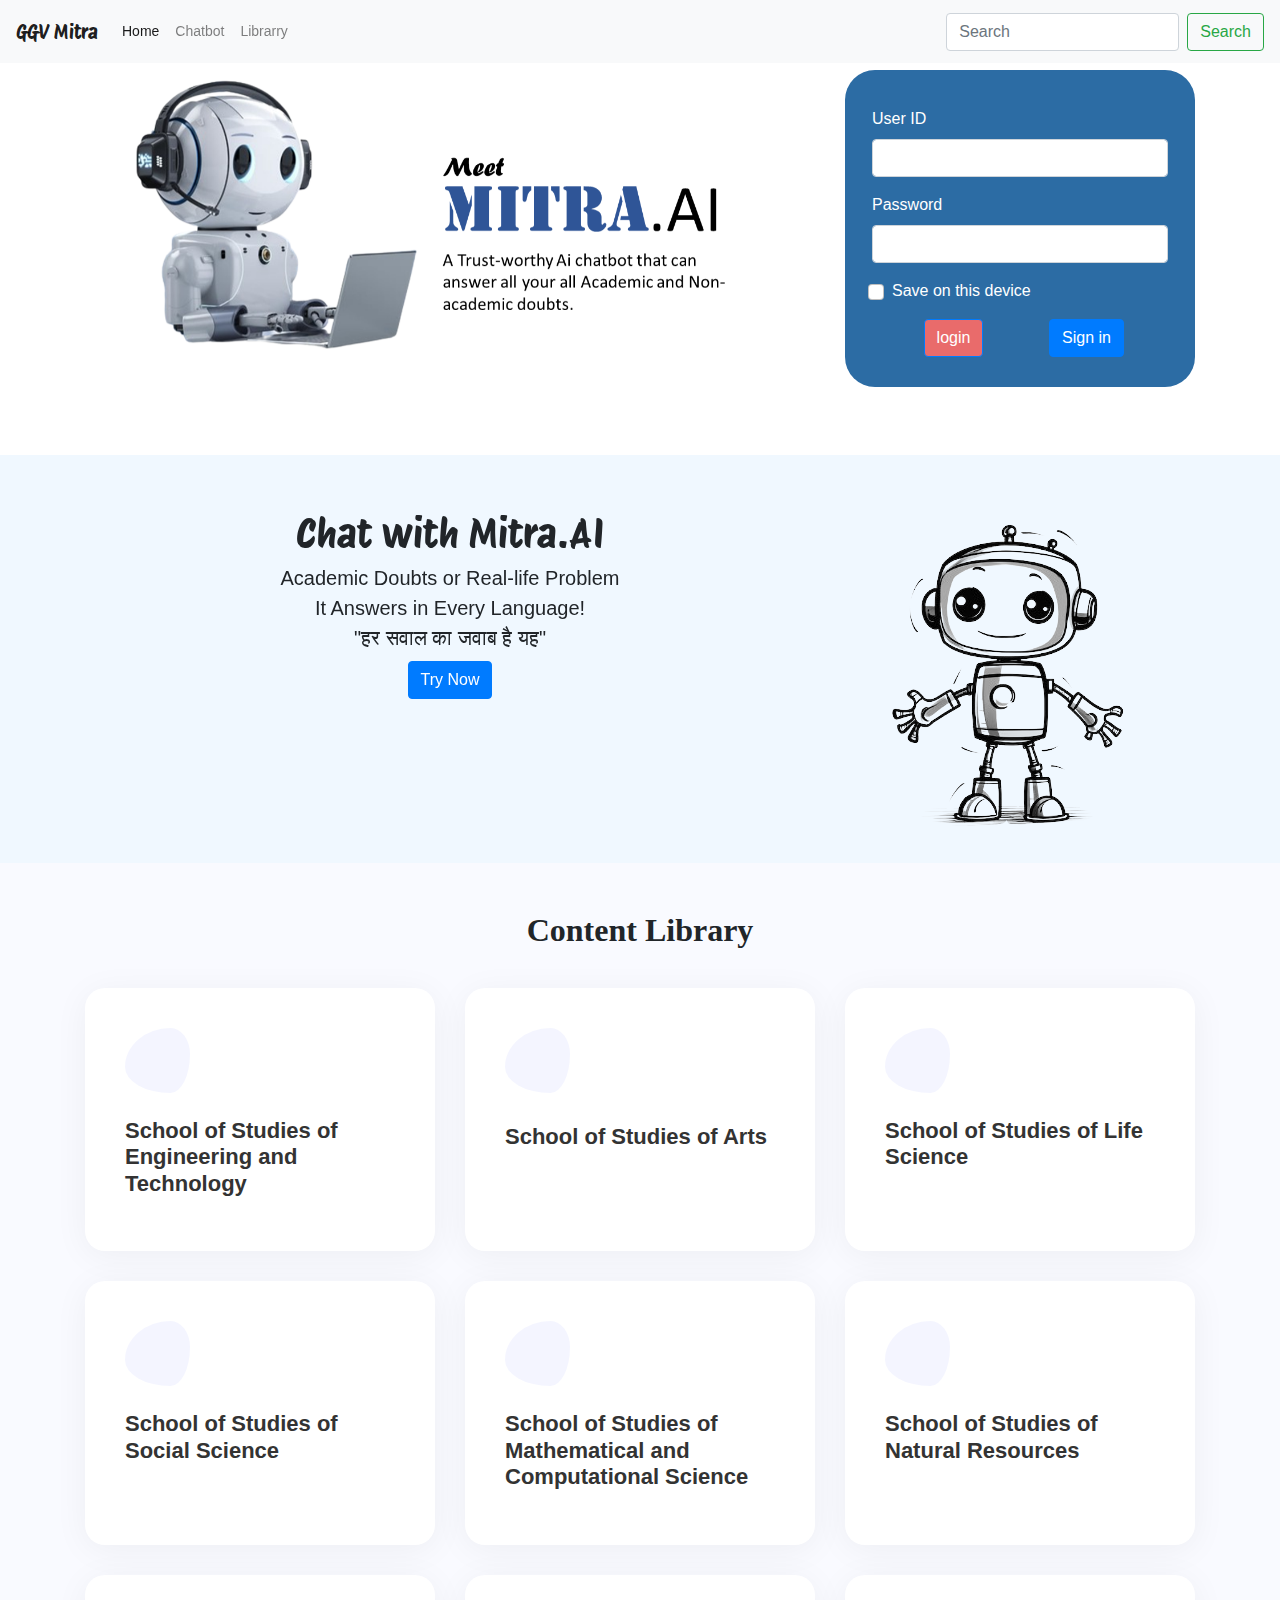
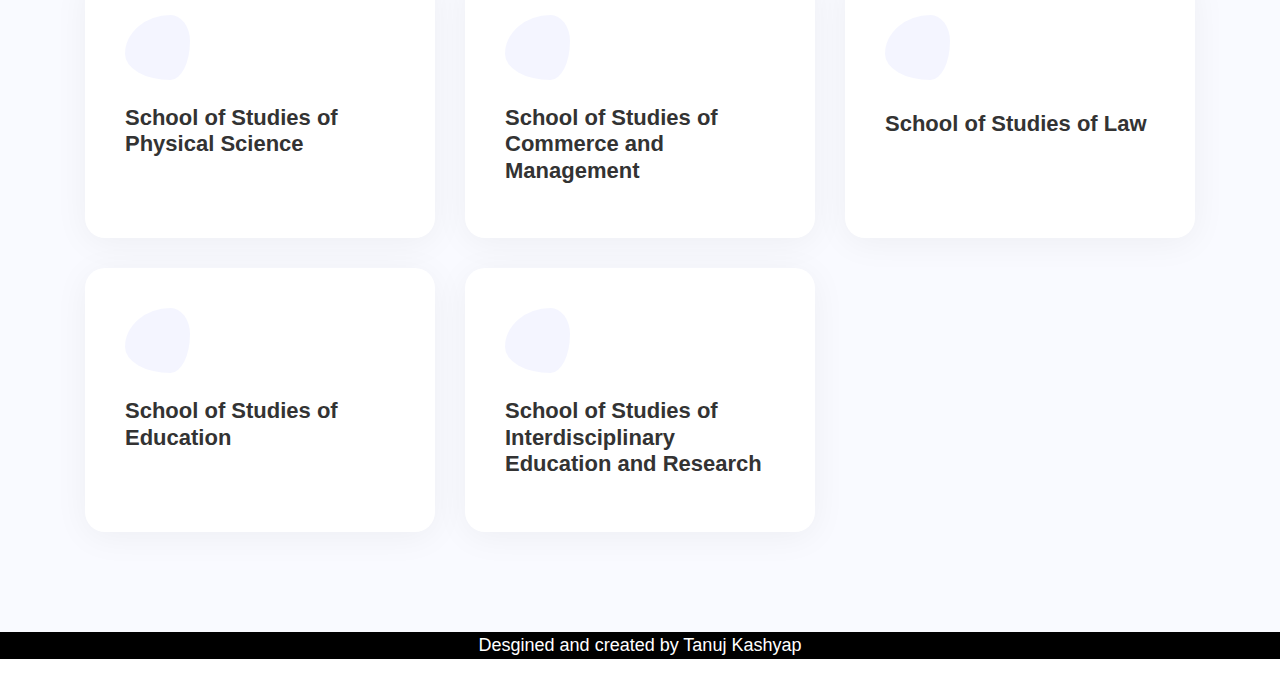
==== index.html @ 0fa0538d "Add files via upload" ====
<!DOCTYPE html>
<html lang="en">
  <head>
    <meta charset="UTF-8" />
    <meta name="viewport" content="width=device-width, initial-scale=1.0" />
    <title>Document</title>
    <link rel="preconnect" href="https://fonts.googleapis.com">
<link rel="preconnect" href="https://fonts.gstatic.com" crossorigin>
<link href="https://fonts.googleapis.com/css2?family=Big+Shoulders+Stencil+Text:wght@100..900&family=DotGothic16&family=Protest+Riot&display=swap" rel="stylesheet">
    <link rel="preconnect" href="https://fonts.googleapis.com">
<link rel="preconnect" href="https://fonts.gstatic.com" crossorigin>
<link href="https://fonts.googleapis.com/css2?family=Big+Shoulders+Stencil+Text:wght@100..900&family=DotGothic16&display=swap" rel="stylesheet">
    <link rel="preconnect" href="https://fonts.googleapis.com">
<link rel="preconnect" href="https://fonts.gstatic.com" crossorigin>
<link href="https://fonts.googleapis.com/css2?family=DotGothic16&display=swap" rel="stylesheet">
    <link
      rel="stylesheet"
      href="./Guru Ghasidas Vishwavidyalaya,Bilaspur_files/bootstrap.min.css"
    />

    <link
      rel="stylesheet"
      href="./Guru Ghasidas Vishwavidyalaya,Bilaspur_files/animate.css"
    />
    <link
      rel="stylesheet"
      href="./Guru Ghasidas Vishwavidyalaya,Bilaspur_files/main.css"
    />
    <link rel="stylesheet" href="style/style.css" />
    <link
      rel="stylesheet"
      href="https://cdn.jsdelivr.net/npm/bootstrap@4.0.0/dist/css/bootstrap.min.css"
      integrity="sha384-Gn5384xqQ1aoWXA+058RXPxPg6fy4IWvTNh0E263XmFcJlSAwiGgFAW/dAiS6JXm"
      crossorigin="anonymous"
    />
  </head>
  <body>
    <nav class="navbar fixed-top navbar-expand-lg navbar-light bg-light">
      <a class="navbar-brand " href="#">GGV Mitra</a>
      <button
        class="navbar-toggler"
        type="button"
        data-toggle="collapse"
        data-target="#navbarSupportedContent"
        aria-controls="navbarSupportedContent"
        aria-expanded="false"
        aria-label="Toggle navigation"
      >
        <span class="navbar-toggler-icon"></span>
      </button>

      <div class="collapse navbar-collapse" id="navbarSupportedContent">
        <ul class="navbar-nav mr-auto">
          <li class="nav-item active">
            <a class="nav-link" href="#"
              >Home <span class="sr-only">(current)</span></a
            >
          </li>
          <li class="nav-item">
            <a class="nav-link" href="#">Chatbot</a>
          </li>
          <li class="nav-item">
            <a class="nav-link" href="#">Librarry</a>
          </li>
        </ul>
        <form class="form-inline my-2 my-lg-0">
          <input
            class="form-control mr-sm-2"
            type="search"
            placeholder="Search"
            aria-label="Search"
          />
          <button class="btn btn-outline-success my-2 my-sm-0" type="submit">
            Search
          </button>
        </form>
      </div>
    </nav>
    <div class="login">
      <div class="container">
        <div id="crosol" class="row">
          <div class="col-sm-8">
            <div
              id="carouselExampleSlidesOnly"
              class="carousel slide"
              data-bs-ride="carousel"
            >
              <div class="carousel-inner">
                <div class="carousel-item active">
                  <img
                    src="img/Presentation1/Slide1.PNG"
                    class="d-block w-100"
                    alt="..."
                  />
                </div>
                <div class="carousel-item">
                  <img
                    src="img/Presentation1/Slide2.png"
                    class="d-block w-100"
                    alt="..."
                  />
                </div>
                <div class="carousel-item">
                  <img
                    src="img/Presentation1/Slide3.png"
                    class="d-block w-100"
                    alt="..."
                  />
                </div>
                <div class="carousel-item">
                  <img
                    src="img/Presentation1/Slide4.png"
                    class="d-block w-100"
                    alt="..."
                  />
                </div>
              </div>
            </div>
          </div>
          <div class="col-sm-4">
            <div class="box">
              <form>
                <div class="mb-3">
                  <label for="exampleInputEmail1" class="form-label"
                    >User ID</label
                  >
                  <input
                    type="email"
                    class="form-control"
                    id="exampleInputEmail1"
                    aria-describedby="emailHelp"
                  />
                  <div id="emailHelp" class="form-text"></div>
                </div>
                <div class="mb-3">
                  <label for="exampleInputPassword1" class="form-label"
                    >Password</label
                  >
                  <input
                    type="password"
                    class="form-control"
                    id="exampleInputPassword1"
                  />
                </div>
                <div class="mb-3 form-check">
                  <input
                    type="checkbox"
                    class="form-check-input"
                    id="exampleCheck1"
                  />
                  <label class="form-check-label" for="exampleCheck1"
                    >Save on this device</label
                  >
                </div>
                <div class="container">
                  <div class="container text-center">
                    <div class="row">
                      <div class="col">
                        <button
                          id="login-btn"
                          type="submit"
                          class="btn btn-primary"
                        >
                          login
                        </button>
                      </div>
                      <div class="col">
                        <button
                          id="signin-btn"
                          type="submit"
                          class="btn btn-primary"
                        >
                          Sign in
                        </button>
                      </div>
                    </div>
                  </div>
                </div>
              </form>
            </div>
          </div>
        </div>
      </div>
    </div>
    <div class="bot" style="background-color: aliceblue">
      <div class="container mt-4">
        <div class="row">
          <div class="col-sm-8">
            <div
              id="carouselExampleSlidesOnly"
              class="carousel slide"
              data-bs-ride="carousel"
            >
              <div class="carousel-inner">
                <div class="carousel-item active">
                  <div class="text-center mt-5 heading" style="font-size: 40px">
                    Chat with Mitra.AI
                  </div>
                  <div class="text-center content">
                    Academic Doubts or Real-life Problem<br />
                    It Answers in Every Language! <br>
                    "हर सवाल का जवाब है यह"
                  </div>
                  <div class="text-center mb-4">
                    <button class="mt-2 btn btn-primary">Try Now</button>
                  </div>
                </div>
                <div class="carousel-item">
                  <div class="text-center mt-5 heading" style="font-size: 40px">
                    Ask ?
                  </div>
                  <div class="text-center content">
                    "Explain OSI model for my semeseter exam"<br />
                    or<br>
                    "ऑपरेटिंग सिस्टम  क्या होता है ?"
                  </div>
                  <div class="text-center mb-4">
                    <button class="mt-2 btn btn-primary">Try Now</button>
                  </div>
                </div>
                <div class="carousel-item">
                  <div class="text-center mt-5 heading" style="font-size: 40px">
                    Stuck at situation? <br>
                    Ask Anything ?
                  </div>
                  <div class="text-center content">
                    "where to apply for scholership? "<br />
                    or<br>
                    "How to change AEC subject"
                  </div>
                  <div class="text-center mb-4">
                    <button class="mt-2 btn btn-primary">Try Now</button>
                  </div>
                </div>
              </div>
            </div>
          </div>
          <div class="col-sm-4 mt-4 pt-3">
            <img src="img/bot.png" id="bot" class="img-fluid" alt="..." />
          </div>
        </div>
      </div>
    </div>
    <div class="depts">
      <section class="services section">
        <div class="container">
          <h2 class="text-center pt-5 pb-3 divheading">Content Library</h2>
          <div class="row">
            <div style="display: grid" class="col-lg-4 col-md-6 col-12">
              <div class="single-service wow fadeInUp" data-wow-delay=".2s">
                <div class="serial">
                  <span><i class="lni lni-book"></i></span>
                </div>
                <h3>
                  <a href="http://www.new.ggu.ac.in/departments/1/0/"
                    >School of Studies of Engineering and Technology</a
                  >
                </h3>
                <div class="circles-wrap">
                  <div class="circles">
                    <span class="circle circle-1"></span>
                    <span class="circle circle-2"></span>
                    <span class="circle circle-3"></span>
                    <span class="circle circle-4"></span>
                  </div>
                </div>
              </div>
            </div>

            <div style="display: grid" class="col-lg-4 col-md-6 col-12">
              <div class="single-service wow fadeInUp" data-wow-delay=".2s">
                <div class="serial">
                  <span><i class="lni lni-book"></i></span>
                </div>
                <h3>
                  <a href="http://www.new.ggu.ac.in/departments/3/0/"
                    >School of Studies of Arts</a
                  >
                </h3>
                <div class="circles-wrap">
                  <div class="circles">
                    <span class="circle circle-1"></span>
                    <span class="circle circle-2"></span>
                    <span class="circle circle-3"></span>
                    <span class="circle circle-4"></span>
                  </div>
                </div>
              </div>
            </div>

            <div style="display: grid" class="col-lg-4 col-md-6 col-12">
              <div class="single-service wow fadeInUp" data-wow-delay=".2s">
                <div class="serial">
                  <span><i class="lni lni-book"></i></span>
                </div>
                <h3>
                  <a href="http://www.new.ggu.ac.in/departments/4/0/"
                    >School of Studies of Life Science</a
                  >
                </h3>
                <div class="circles-wrap">
                  <div class="circles">
                    <span class="circle circle-1"></span>
                    <span class="circle circle-2"></span>
                    <span class="circle circle-3"></span>
                    <span class="circle circle-4"></span>
                  </div>
                </div>
              </div>
            </div>

            <div style="display: grid" class="col-lg-4 col-md-6 col-12">
              <div class="single-service wow fadeInUp" data-wow-delay=".2s">
                <div class="serial">
                  <span><i class="lni lni-book"></i></span>
                </div>
                <h3>
                  <a href="http://www.new.ggu.ac.in/departments/5/0/"
                    >School of Studies of Social Science</a
                  >
                </h3>
                <div class="circles-wrap">
                  <div class="circles">
                    <span class="circle circle-1"></span>
                    <span class="circle circle-2"></span>
                    <span class="circle circle-3"></span>
                    <span class="circle circle-4"></span>
                  </div>
                </div>
              </div>
            </div>

            <div style="display: grid" class="col-lg-4 col-md-6 col-12">
              <div class="single-service wow fadeInUp" data-wow-delay=".2s">
                <div class="serial">
                  <span><i class="lni lni-book"></i></span>
                </div>
                <h3>
                  <a href="http://www.new.ggu.ac.in/departments/6/0/"
                    >School of Studies of Mathematical and Computational
                    Science</a
                  >
                </h3>
                <div class="circles-wrap">
                  <div class="circles">
                    <span class="circle circle-1"></span>
                    <span class="circle circle-2"></span>
                    <span class="circle circle-3"></span>
                    <span class="circle circle-4"></span>
                  </div>
                </div>
              </div>
            </div>

            <div style="display: grid" class="col-lg-4 col-md-6 col-12">
              <div class="single-service wow fadeInUp" data-wow-delay=".2s">
                <div class="serial">
                  <span><i class="lni lni-book"></i></span>
                </div>
                <h3>
                  <a href="http://www.new.ggu.ac.in/departments/7/0/"
                    >School of Studies of Natural Resources</a
                  >
                </h3>
                <div class="circles-wrap">
                  <div class="circles">
                    <span class="circle circle-1"></span>
                    <span class="circle circle-2"></span>
                    <span class="circle circle-3"></span>
                    <span class="circle circle-4"></span>
                  </div>
                </div>
              </div>
            </div>

            <div style="display: grid" class="col-lg-4 col-md-6 col-12">
              <div class="single-service wow fadeInUp" data-wow-delay=".2s">
                <div class="serial">
                  <span><i class="lni lni-book"></i></span>
                </div>
                <h3>
                  <a href="http://www.new.ggu.ac.in/departments/8/0/"
                    >School of Studies of Physical Science</a
                  >
                </h3>
                <div class="circles-wrap">
                  <div class="circles">
                    <span class="circle circle-1"></span>
                    <span class="circle circle-2"></span>
                    <span class="circle circle-3"></span>
                    <span class="circle circle-4"></span>
                  </div>
                </div>
              </div>
            </div>

            <div style="display: grid" class="col-lg-4 col-md-6 col-12">
              <div class="single-service wow fadeInUp" data-wow-delay=".2s">
                <div class="serial">
                  <span><i class="lni lni-book"></i></span>
                </div>
                <h3>
                  <a href="http://www.new.ggu.ac.in/departments/9/0/"
                    >School of Studies of Commerce and Management</a
                  >
                </h3>
                <div class="circles-wrap">
                  <div class="circles">
                    <span class="circle circle-1"></span>
                    <span class="circle circle-2"></span>
                    <span class="circle circle-3"></span>
                    <span class="circle circle-4"></span>
                  </div>
                </div>
              </div>
            </div>

            <div style="display: grid" class="col-lg-4 col-md-6 col-12">
              <div class="single-service wow fadeInUp" data-wow-delay=".2s">
                <div class="serial">
                  <span><i class="lni lni-book"></i></span>
                </div>
                <h3>
                  <a href="http://www.new.ggu.ac.in/departments/10/0/"
                    >School of Studies of Law</a
                  >
                </h3>
                <div class="circles-wrap">
                  <div class="circles">
                    <span class="circle circle-1"></span>
                    <span class="circle circle-2"></span>
                    <span class="circle circle-3"></span>
                    <span class="circle circle-4"></span>
                  </div>
                </div>
              </div>
            </div>

            <div style="display: grid" class="col-lg-4 col-md-6 col-12">
              <div class="single-service wow fadeInUp" data-wow-delay=".2s">
                <div class="serial">
                  <span><i class="lni lni-book"></i></span>
                </div>
                <h3>
                  <a href="http://www.new.ggu.ac.in/departments/11/0/"
                    >School of Studies of Education</a
                  >
                </h3>
                <div class="circles-wrap">
                  <div class="circles">
                    <span class="circle circle-1"></span>
                    <span class="circle circle-2"></span>
                    <span class="circle circle-3"></span>
                    <span class="circle circle-4"></span>
                  </div>
                </div>
              </div>
            </div>

            <div style="display: grid" class="col-lg-4 col-md-6 col-12">
              <div class="single-service wow fadeInUp" data-wow-delay=".2s">
                <div class="serial">
                  <span><i class="lni lni-book"></i></span>
                </div>
                <h3>
                  <a href="http://www.new.ggu.ac.in/departments/12/0/"
                    >School of Studies of Interdisciplinary Education and
                    Research</a
                  >
                </h3>
                <div class="circles-wrap">
                  <div class="circles">
                    <span class="circle circle-1"></span>
                    <span class="circle circle-2"></span>
                    <span class="circle circle-3"></span>
                    <span class="circle circle-4"></span>
                  </div>
                </div>
              </div>
            </div>
          </div>
        </div>
      </section>
    </div>

    <div class="end text-center">
      <p>
        Desgined and created by Tanuj Kashyap
      </p>
    </div>

    <script
      src="https://cdn.jsdelivr.net/npm/bootstrap@5.3.3/dist/js/bootstrap.bundle.min.js"
      integrity="sha384-YvpcrYf0tY3lHB60NNkmXc5s9fDVZLESaAA55NDzOxhy9GkcIdslK1eN7N6jIeHz"
      crossorigin="anonymous"
    ></script>
    <script
      src="https://code.jquery.com/jquery-3.2.1.slim.min.js"
      integrity="sha384-KJ3o2DKtIkvYIK3UENzmM7KCkRr/rE9/Qpg6aAZGJwFDMVNA/GpGFF93hXpG5KkN"
      crossorigin="anonymous"
    ></script>
    <script
      src="https://cdn.jsdelivr.net/npm/popper.js@1.12.9/dist/umd/popper.min.js"
      integrity="sha384-ApNbgh9B+Y1QKtv3Rn7W3mgPxhU9K/ScQsAP7hUibX39j7fakFPskvXusvfa0b4Q"
      crossorigin="anonymous"
    ></script>
    <script
      src="https://cdn.jsdelivr.net/npm/bootstrap@4.0.0/dist/js/bootstrap.min.js"
      integrity="sha384-JZR6Spejh4U02d8jOt6vLEHfe/JQGiRRSQQxSfFWpi1MquVdAyjUar5+76PVCmYl"
      crossorigin="anonymous"
    ></script>
  </body>
</html>
---- Guru Ghasidas Vishwavidyalaya,Bilaspur_files/main.css ----
@import "https://fonts.googleapis.com/css2?family=Poppins:ital,wght@0,100;0,200;0,300;0,400;0,500;0,600;0,700;0,800;0,900;1,100;1,200;1,300;1,400;1,500;1,600;1,700;1,800;1,900&display=swap";
@import url('https://fonts.googleapis.com/css2?family=Montserrat:wght@300&family=Open+Sans&display=swap');
html {
    scroll-behavior: smooth;
}

body {
    font-family: 'Montserrat', sans-serif;
    font-weight: 400;
    font-style: normal;
    color: #5e678c;
    overflow-x: hidden;
}

* {
    margin: 0;
    padding: 0;
    box-sizing: border-box;
}

a:focus,
input:focus,
textarea:focus,
button:focus,
.btn:focus,
.btn.focus,
.btn:not(:disabled):not(.disabled).active,
.btn:not(:disabled):not(.disabled):active {
    text-decoration: none;
    outline: none;
    box-shadow: none;
}

a:hover {
    color: #3e54ff;
}

a {
    transition: all 0.3s ease-out 0s;
}

a,
a:focus,
a:hover {
    text-decoration: none;
}

i,
span,
a {
    display: inline-block;
}

audio,
canvas,
iframe,
img,
svg,
video {
    vertical-align: middle;
}

h1,
h2,
h3,
h4,
h5,
h6 {
    font-weight: 700;
    margin: 0;
    color: #333;
}

h1 a,
h2 a,
h3 a,
h4 a,
h5 a,
h6 a {
    color: inherit;
}

h1 {
    font-size: 40px;
}

@media (max-width: 767px) {
    h1 {
        font-size: 34px;
    }
}

@media only screen and (min-width: 480px) and (max-width: 767px) {
    h1 {
        font-size: 36px;
    }
}

h2 {
    font-size: 36px;
}

h3 {
    font-size: 25px;
}

h4 {
    font-size: 20px;
}

h5 {
    font-size: 18px;
}

h6 {
    font-size: 16px;
}

ul,
ol {
    margin: 0;
    padding: 0;
    list-style-type: none;
}

p {
    font-size: 18px;
    font-weight: 400;
    line-height: 27px;
    margin: 0;
}

.img-bg {
    background-position: center center;
    background-size: cover;
    background-repeat: no-repeat;
    width: 100%;
    height: 100%;
}

.error {
    color: #ff4500;
}

.success {
    color: green;
}

.scroll-top {
    width: 45px;
    height: 45px;
    background: #3e54ff;
    display: flex;
    justify-content: center;
    align-items: center;
    font-size: 14px;
    color: #fff !important;
    border-radius: 0;
    position: fixed;
    bottom: 30px;
    right: 30px;
    z-index: 9;
    cursor: pointer;
    transition: all 0.3s ease-out 0s;
    text-align: center;
    line-height: 45px;
}

.scroll-top:hover {
    color: #fff;
    background: #333;
}

@keyframes animation1 {
    0% {
        transform: translateY(30px);
    }
    50% {
        transform: translateY(-30px);
    }
    100% {
        transform: translateY(30px);
    }
}

.preloader {
    position: fixed;
    top: 0;
    left: 0;
    z-index: 999999999;
    width: 100%;
    height: 100%;
    background-color: #fff;
    overflow: hidden;
}

.preloader-inner {
    position: absolute;
    top: 50%;
    left: 50%;
    -webkit-transform: translate(-50%, -50%);
    -moz-transform: translate(-50%, -50%);
    transform: translate(-50%, -50%);
}

.preloader-icon {
    width: 100px;
    height: 100px;
    display: inline-block;
    padding: 0;
}

.preloader-icon span {
    position: absolute;
    display: inline-block;
    width: 100px;
    height: 100px;
    border-radius: 100%;
    background: #3e54ff;
    -webkit-animation: preloader-fx 1.6s linear infinite;
    animation: preloader-fx 1.6s linear infinite;
}

.preloader-icon span:last-child {
    animation-delay: -0.8s;
    -webkit-animation-delay: -0.8s;
}

@keyframes preloader-fx {
    0% {
        transform: scale(0, 0);
        opacity: 0.5;
    }
    100% {
        transform: scale(1, 1);
        opacity: 0;
    }
}

@-webkit-keyframes preloader-fx {
    0% {
        -webkit-transform: scale(0, 0);
        opacity: 0.5;
    }
    100% {
        -webkit-transform: scale(1, 1);
        opacity: 0;
    }
}

.mt-5 {
    margin-top: 5px;
}

.mt-10 {
    margin-top: 10px;
}

.mt-15 {
    margin-top: 15px;
}

.mt-20 {
    margin-top: 20px;
}

.mt-25 {
    margin-top: 25px;
}

.mt-30 {
    margin-top: 30px;
}

.mt-35 {
    margin-top: 35px;
}

.mt-40 {
    margin-top: 40px;
}

.mt-45 {
    margin-top: 45px;
}

.mt-50 {
    margin-top: 50px;
}

.mt-55 {
    margin-top: 55px;
}

.mt-60 {
    margin-top: 60px;
}

.mt-65 {
    margin-top: 65px;
}

.mt-70 {
    margin-top: 70px;
}

.mt-75 {
    margin-top: 75px;
}

.mt-80 {
    margin-top: 80px;
}

.mt-85 {
    margin-top: 85px;
}

.mt-90 {
    margin-top: 90px;
}

.mt-95 {
    margin-top: 95px;
}

.mt-100 {
    margin-top: 100px;
}

.mt-105 {
    margin-top: 105px;
}

.mt-110 {
    margin-top: 110px;
}

.mt-115 {
    margin-top: 115px;
}

.mt-120 {
    margin-top: 120px;
}

.mt-125 {
    margin-top: 125px;
}

.mt-130 {
    margin-top: 130px;
}

.mt-135 {
    margin-top: 135px;
}

.mt-140 {
    margin-top: 140px;
}

.mt-145 {
    margin-top: 145px;
}

.mt-150 {
    margin-top: 150px;
}

.mt-155 {
    margin-top: 155px;
}

.mt-160 {
    margin-top: 160px;
}

.mt-165 {
    margin-top: 165px;
}

.mt-170 {
    margin-top: 170px;
}

.mt-175 {
    margin-top: 175px;
}

.mt-180 {
    margin-top: 180px;
}

.mt-185 {
    margin-top: 185px;
}

.mt-190 {
    margin-top: 190px;
}

.mt-195 {
    margin-top: 195px;
}

.mt-200 {
    margin-top: 200px;
}

.mt-205 {
    margin-top: 205px;
}

.mt-210 {
    margin-top: 210px;
}

.mt-215 {
    margin-top: 215px;
}

.mt-220 {
    margin-top: 220px;
}

.mt-225 {
    margin-top: 225px;
}

.mb-5 {
    margin-bottom: 5px;
}

.mb-10 {
    margin-bottom: 10px;
}

.mb-15 {
    margin-bottom: 15px;
}

.mb-20 {
    margin-bottom: 20px;
}

.mb-25 {
    margin-bottom: 25px;
}

.mb-30 {
    margin-bottom: 30px;
}

.mb-35 {
    margin-bottom: 35px;
}

.mb-40 {
    margin-bottom: 40px;
}

.mb-45 {
    margin-bottom: 45px;
}

.mb-50 {
    margin-bottom: 50px;
}

.mb-55 {
    margin-bottom: 55px;
}

.mb-60 {
    margin-bottom: 60px;
}

.mb-65 {
    margin-bottom: 65px;
}

.mb-70 {
    margin-bottom: 70px;
}

.mb-75 {
    margin-bottom: 75px;
}

.mb-80 {
    margin-bottom: 80px;
}

.mb-85 {
    margin-bottom: 85px;
}

.mb-90 {
    margin-bottom: 90px;
}

.mb-95 {
    margin-bottom: 95px;
}

.mb-100 {
    margin-bottom: 100px;
}

.mb-105 {
    margin-bottom: 105px;
}

.mb-110 {
    margin-bottom: 110px;
}

.mb-115 {
    margin-bottom: 115px;
}

.mb-120 {
    margin-bottom: 120px;
}

.mb-125 {
    margin-bottom: 125px;
}

.mb-130 {
    margin-bottom: 130px;
}

.mb-135 {
    margin-bottom: 135px;
}

.mb-140 {
    margin-bottom: 140px;
}

.mb-145 {
    margin-bottom: 145px;
}

.mb-150 {
    margin-bottom: 150px;
}

.mb-155 {
    margin-bottom: 155px;
}

.mb-160 {
    margin-bottom: 160px;
}

.mb-165 {
    margin-bottom: 165px;
}

.mb-170 {
    margin-bottom: 170px;
}

.mb-175 {
    margin-bottom: 175px;
}

.mb-180 {
    margin-bottom: 180px;
}

.mb-185 {
    margin-bottom: 185px;
}

.mb-190 {
    margin-bottom: 190px;
}

.mb-195 {
    margin-bottom: 195px;
}

.mb-200 {
    margin-bottom: 200px;
}

.mb-205 {
    margin-bottom: 205px;
}

.mb-210 {
    margin-bottom: 210px;
}

.mb-215 {
    margin-bottom: 215px;
}

.mb-220 {
    margin-bottom: 220px;
}

.mb-225 {
    margin-bottom: 225px;
}

.pt-5 {
    padding-top: 5px;
}

.pt-10 {
    padding-top: 10px;
}

.pt-15 {
    padding-top: 15px;
}

.pt-20 {
    padding-top: 20px;
}

.pt-25 {
    padding-top: 25px;
}

.pt-30 {
    padding-top: 30px;
}

.pt-35 {
    padding-top: 35px;
}

.pt-40 {
    padding-top: 40px;
}

.pt-45 {
    padding-top: 45px;
}

.pt-50 {
    padding-top: 50px;
}

.pt-55 {
    padding-top: 55px;
}

.pt-60 {
    padding-top: 60px;
}

.pt-65 {
    padding-top: 65px;
}

.pt-70 {
    padding-top: 70px;
}

.pt-75 {
    padding-top: 75px;
}

.pt-80 {
    padding-top: 80px;
}

.pt-85 {
    padding-top: 85px;
}

.pt-90 {
    padding-top: 90px;
}

.pt-95 {
    padding-top: 95px;
}

.pt-100 {
    padding-top: 100px;
}

.pt-105 {
    padding-top: 105px;
}

.pt-110 {
    padding-top: 110px;
}

.pt-115 {
    padding-top: 115px;
}

.pt-120 {
    padding-top: 120px;
}

.pt-125 {
    padding-top: 125px;
}

.pt-130 {
    padding-top: 130px;
}

.pt-135 {
    padding-top: 135px;
}

.pt-140 {
    padding-top: 140px;
}

.pt-145 {
    padding-top: 145px;
}

.pt-150 {
    padding-top: 150px;
}

.pt-155 {
    padding-top: 155px;
}

.pt-160 {
    padding-top: 160px;
}

.pt-165 {
    padding-top: 165px;
}

.pt-170 {
    padding-top: 170px;
}

.pt-175 {
    padding-top: 175px;
}

.pt-180 {
    padding-top: 180px;
}

.pt-185 {
    padding-top: 185px;
}

.pt-190 {
    padding-top: 190px;
}

.pt-195 {
    padding-top: 195px;
}

.pt-200 {
    padding-top: 200px;
}

.pt-205 {
    padding-top: 205px;
}

.pt-210 {
    padding-top: 210px;
}

.pt-215 {
    padding-top: 215px;
}

.pt-220 {
    padding-top: 220px;
}

.pt-225 {
    padding-top: 225px;
}

.pb-5 {
    padding-bottom: 5px;
}

.pb-10 {
    padding-bottom: 10px;
}

.pb-15 {
    padding-bottom: 15px;
}

.pb-20 {
    padding-bottom: 20px;
}

.pb-25 {
    padding-bottom: 25px;
}

.pb-30 {
    padding-bottom: 30px;
}

.pb-35 {
    padding-bottom: 35px;
}

.pb-40 {
    padding-bottom: 40px;
}

.pb-45 {
    padding-bottom: 45px;
}

.pb-50 {
    padding-bottom: 50px;
}

.pb-55 {
    padding-bottom: 55px;
}

.pb-60 {
    padding-bottom: 60px;
}

.pb-65 {
    padding-bottom: 65px;
}

.pb-70 {
    padding-bottom: 70px;
}

.pb-75 {
    padding-bottom: 75px;
}

.pb-80 {
    padding-bottom: 80px;
}

.pb-85 {
    padding-bottom: 85px;
}

.pb-90 {
    padding-bottom: 90px;
}

.pb-95 {
    padding-bottom: 95px;
}

.pb-100 {
    padding-bottom: 100px;
}

.pb-105 {
    padding-bottom: 105px;
}

.pb-110 {
    padding-bottom: 110px;
}

.pb-115 {
    padding-bottom: 115px;
}

.pb-120 {
    padding-bottom: 120px;
}

.pb-125 {
    padding-bottom: 125px;
}

.pb-130 {
    padding-bottom: 130px;
}

.pb-135 {
    padding-bottom: 135px;
}

.pb-140 {
    padding-bottom: 140px;
}

.pb-145 {
    padding-bottom: 145px;
}

.pb-150 {
    padding-bottom: 150px;
}

.pb-155 {
    padding-bottom: 155px;
}

.pb-160 {
    padding-bottom: 160px;
}

.pb-165 {
    padding-bottom: 165px;
}

.pb-170 {
    padding-bottom: 170px;
}

.pb-175 {
    padding-bottom: 175px;
}

.pb-180 {
    padding-bottom: 180px;
}

.pb-185 {
    padding-bottom: 185px;
}

.pb-190 {
    padding-bottom: 190px;
}

.pb-195 {
    padding-bottom: 195px;
}

.pb-200 {
    padding-bottom: 200px;
}

.pb-205 {
    padding-bottom: 205px;
}

.pb-210 {
    padding-bottom: 210px;
}

.pb-215 {
    padding-bottom: 215px;
}

.pb-220 {
    padding-bottom: 220px;
}

.pb-225 {
    padding-bottom: 225px;
}

.header .toolbar-area {
    padding: 12px 0;
    border-bottom: 1px solid #eee;
    background: #fff;
}

.header .toolbar-area .toolbar-contact {
    margin-top: 8px;
}

.header .toolbar-area .toolbar-contact p {
    display: inline-block;
    margin-right: 8px !important;
    margin-top: 2px;
    margin: 0;
    text-align: center;
    line-height: 0;
    font-size: 14px;
    color: #aaa;
}

.header .toolbar-area .toolbar-contact p:last-child {
    margin-right: 0 !important;
}

.header .toolbar-area .toolbar-contact p a {
    font-size: 14px;
    font-weight: 400;
    color: #aaa;
    margin-right: 7px;
}

.header .toolbar-area .toolbar-contact p i {
    display: inline-block;
    margin-right: 6px;
    color: #3e54ff;
    font-size: 15px;
}

.header .toolbar-area .toolbar-contact p a:hover {
    color: #4d6de6;
}

.header .toolbar-area .toolbar-contact ul li p {
    margin: 0;
    float: right;
    font-size: 13px;
    margin-top: 8px;
    font-weight: 500;
    line-height: 18px;
    color: #777;
}

.header .toolbar-area .toolbar-contact ul li:last-child {}

.header .toolbar-area .toolbar-sl-share ul {
    float: right;
}

.header .toolbar-area .toolbar-sl-share ul li {
    margin: 0;
    text-align: center;
    display: inline-block;
    height: 40px;
    margin-right: 5px;
}

.header .toolbar-area .toolbar-sl-share ul li:last-child {
    margin-right: 0;
}

.header .toolbar-area .toolbar-sl-share ul li a {
    color: #aaa;
    height: 35px;
    width: 35px;
    text-align: center;
    display: block;
    border: 1px solid #eee;
    line-height: 35px;
    text-align: center;
}

.header .toolbar-area .toolbar-sl-share ul li a i {
    font-size: inherit;
}

.header .toolbar-area .toolbar-sl-share ul li a:hover {
    color: #4d6de6;
}

.header .button .btn {
    padding: 13px 30px;
}

.header .button {
    margin-left: 40px;
}

.navbar-area {
    position: relative;
    top: 0;
    left: 0;
    width: 100%;
    z-index: 99;
    transition: all 0.3s ease-out 0s;
    padding: 0;
}

.navbar-area.header-3 {
    background: #fff;
}

.navbar-area.sticky {
    position: fixed;
    z-index: 99;
    background: #3e54ff;
    box-shadow: 0 20px 50px 0 rgba(0, 0, 0, 0.05);
    transition: all 0.3s ease-out 0s;
    background: #fff;
    padding: 0 0;
}

.navbar-area.sticky .toolbar-area {
    display: none;
}

.header {
    background-color: #fff;
}

.navbar {
    height: 7%;
    position: relative;
    transition: all 0.3s ease-out 0s;
}

.navbar-brand {
    padding: 0;
}

.navbar-brand img {
    width: 80px;
}

.navbar-toggler {
    padding: 0;
}

.navbar-toggler:focus {
    text-decoration: none;
    outline: none;
    box-shadow: none;
}

.navbar-toggler .toggler-icon {
    width: 30px;
    height: 2px;
    background-color: #222;
    display: block;
    margin: 5px 0;
    position: relative;
    transition: all 0.3s ease-out 0s;
}

.navbar-toggler.active .toggler-icon:nth-of-type(1) {
    transform: rotate(45deg);
    top: 7px;
}

.navbar-toggler.active .toggler-icon:nth-of-type(2) {
    opacity: 0;
}

.navbar-toggler.active .toggler-icon:nth-of-type(3) {
    transform: rotate(135deg);
    top: -7px;
}

@media only screen and (min-width: 768px) and (max-width: 991px) {
    .navbar-collapse {
        position: absolute;
        top: 165% !important;
        left: 0;
        width: 100%;
        background-color: #fff;
        z-index: 9;
        box-shadow: 0 15px 20px 0 rgba(0, 0, 0, 0.1);
        padding: 10px 20px;
        max-height: 350px;
        overflow-y: scroll;
    }
}

@media (max-width: 767px) {
    .navbar-collapse {
        position: absolute;
        top: 165% !important;
        left: 0;
        width: 100%;
        background-color: #fff;
        z-index: 9;
        box-shadow: 0 15px 20px 0 rgba(0, 0, 0, 0.1);
        padding: 10px 20px;
        max-height: 350px;
        overflow-y: scroll;
    }
}

.navbar-nav .nav-item {
    position: relative;
    z-index: 1;
    padding: 0%;
}

.navbar-nav .nav-item:hover a {
    color: #3e54ff;
}

.navbar-nav .nav-item a {
    font-size: 14px;
    color: #051441;
    transition: all 0.3s ease-out 0s;
    position: relative;
    padding: 32px 15px;
    display: inline-flex;
    align-items: center;
    font-weight: 500;
    color: #333;
    transition: all 0.3s ease-out 0s;
    position: relative;
    text-transform: capitalize;
}

@media only screen and (min-width: 992px) and (max-width: 1199px) {
    .navbar-nav .nav-item a {
        padding: 20px 6px;
    }
}

@media only screen and (min-width: 768px) and (max-width: 991px),
(max-width: 767px) {
    .navbar-nav .nav-item a {
        color: #051441;
        display: flex;
        justify-content: space-between;
        padding: 10px 0;
    }
    .nav-inner {
        padding: 25px 0;
    }
}

.navbar-nav .nav-item a.active {
    color: #3e54ff;
}

.navbar-nav .nav-item a.dd-menu {
    padding-right: 34px;
}

@media only screen and (min-width: 992px) and (max-width: 1199px) {
    .navbar-nav .nav-item a.dd-menu {
        padding-right: 30px;
    }
}

.navbar-nav .nav-item a.dd-menu::after {
    content: "\ea58";
    font: normal normal normal 1em/1 "LineIcons";
    position: absolute;
    right: 17px;
    font-size: 10px;
    top: 50%;
    margin-left: 5px;
    margin-top: 0;
    transition: all 0.3s ease-out 0s;
    height: 10px;
    margin-top: -5px;
}

@media only screen and (min-width: 992px) and (max-width: 1199px) {
    .navbar-nav .nav-item a.dd-menu::after {
        right: 13px;
    }
}

@media only screen and (min-width: 768px) and (max-width: 991px),
(max-width: 767px) {
    .navbar-nav .nav-item a.dd-menu::after {
        top: 16px;
        right: 0;
        transform: rotate(180deg);
    }
}

@media only screen and (min-width: 768px) and (max-width: 991px),
(max-width: 767px) {
    .navbar-nav .nav-item a.collapsed::after {
        transform: rotate(0deg);
    }
}

.navbar-nav .nav-item:hover>.sub-menu {
    top: 100%;
    opacity: 1;
    visibility: visible;
}

.navbar-nav .nav-item:hover>.sub-menu .sub-menu {
    left: 100%;
    top: 0;
}

.navbar-nav .nav-item .sub-menu {
    min-width: 220px;
    background-color: #fff;
    box-shadow: 0 5px 20px 0 rgba(0, 0, 0, 0.1);
    position: absolute;
    z-index: 1;
    top: 100% !important;
    left: -8px;
    opacity: 0;
    visibility: hidden;
    transition: all 0.3s ease-out 0s;
    padding: 10px;
}

.navbar-nav .nav-item .sub-menu.left-menu {
    left: -100%;
}

.navbar-nav .nav-item .sub-menu.collapse:not(.show) {
    display: block;
}

@media only screen and (min-width: 768px) and (max-width: 991px),
(max-width: 767px) {
    .navbar-nav .nav-item .sub-menu.collapse:not(.show) {
        display: none;
    }
}

@media only screen and (min-width: 768px) and (max-width: 991px),
(max-width: 767px) {
    .navbar-nav .nav-item .sub-menu {
        position: static;
        width: 100%;
        opacity: 1;
        visibility: visible;
        box-shadow: none;
        padding: 0;
        margin: 0;
    }
    .navbar-nav .nav-item .sub-menu::after {
        display: none;
    }
}

.navbar-nav .nav-item .sub-menu>li {
    display: block;
    margin-left: 0;
}

.navbar-nav .nav-item .sub-menu>li:last-child {
    border: none;
}

.navbar-nav .nav-item .sub-menu>li.active>a,
.navbar-nav .nav-item .sub-menu>li:hover>a {
    color: #3e54ff;
}

.navbar-nav .nav-item .sub-menu>li>a {
    font-weight: 400;
    display: block;
    padding: 10px 15px;
    font-size: 14px;
    color: #222;
    border-top: 1px solid rgba(0, 0, 0, 0.03);
    font-weight: 400;
}

.navbar-nav .nav-item .sub-menu>li:first-child a {
    border: none;
}

.navbar-nav .nav-item .sub-menu>li>a:hover {
    background: rgba(0, 0, 0, 0.05);
    color: #3e54ff;
}

.hero-slider {
    position: relative;
    background: #3e54ff08;
}

.hero-slider .single-slider {
    height: auto;
    background-size: cover;
    background-position: center;
    position: relative;
    padding-bottom: 100px;
}

.hero-slider .single-slider::before {
    position: absolute;
    content: "";
    right: 0;
    width: 50%;
    background-image: url(../images/hero-bg.jpg);
    background-size: cover;
    background-position: center;
    background-repeat: no-repeat;
    border-radius: 0;
    height: 100%;
    top: 0;
    z-index: -1;
    border-radius: 0;
}

.hero-slider .hero-text {
    float: none;
    margin-top: 120px;
}

.hero-slider .hero-text .small-title {
    color: #fff;
    background: #3e54ff;
    font-size: 15px;
    padding: 5px 18px;
    display: inline-block;
    margin-bottom: 15px;
}

.hero-slider .hero-text h1 {
    color: #333;
    font-size: 40px;
    font-weight: 700;
    line-height: 50px;
    margin-bottom: 25px;
}

.hero-slider .hero-text h1 span {
    font-weight: 300;
}

.hero-slider .hero-text p {
    color: #666;
    font-size: 14px;
}

.hero-slider .hero-text .button {
    margin-top: 35px;
}

.hero-slider .hero-text .button .btn {
    color: #333;
    background: 0 0;
    border: none;
    -webkit-transition: all 0.4s ease;
    -moz-transition: all 0.4s ease;
    transition: all 0.4s ease;
    border: 1px solid transparent;
    border: 2px solid #333;
}

.hero-slider .hero-text .button .btn {
    margin-right: 10px;
}

.hero-slider .hero-text .button .btn .dir-part {
    background-color: #3e54ff;
}

.hero-slider .hero-text .button .btn:hover {
    border-color: #3e54ff;
    color: #fff;
}

.hero-slider .hero-text .button .btn:last-child {
    margin-right: 0;
}

.hero-slider .hero-image {
    margin-top: 175px;
}

.hero-slider .home-slider {
    position: relative;
}

.hero-slider .tns-nav {
    background: #3e54ff;
    display: inline-block;
    padding: 8px 20px;
    border-radius: 3px;
    position: absolute;
    left: -30px;
    top: 260px;
    transform: rotate(90deg);
    border-radius: 12px 12px 0 0;
    z-index: 9;
}

.hero-slider .tns-nav button {
    width: 10px;
    height: 10px;
    border-radius: 0;
    -webkit-transition: all 0.3s ease;
    -moz-transition: all 0.3s ease;
    transition: all 0.3s ease;
    margin: 0;
    background: #fff;
    display: inline-block;
    border: none;
    margin-right: 9px;
    border-radius: 30px;
}

.hero-slider .tns-nav button:last-child {
    margin: 0;
}

.hero-slider .tns-nav button.tns-nav-active {
    width: 20px;
}

.Features {
    background: #fff;
}

.Features .feature-content {
    padding-left: 50px;
    padding-bottom: 30px;
}

.Features .feature-content .title {
    margin-bottom: 30px;
}

.Features .feature-content .title span {
    text-transform: capitalize;
    font-size: 14px;
    display: inline-block;
    background: #3e54ff;
    color: #fff;
    padding: 4px 18px;
    margin-bottom: 5px;
}

.Features .feature-content .title h3 {
    font-size: 40px;
    line-height: 50px;
    font-weight: 700;
}

.Features .feature-item {
    margin-bottom: 15px;
    position: relative;
    padding-left: 0px;
    padding-right: 30px;
}

.Features .feature-item:last-child {
    margin-bottom: 0;
}

.Features .feature-item .feature-thumb {
    height: 55px;
    width: 55px;
    background: url(../images/feature-icon-bg.png) no-repeat center center;
    background-size: contain;
    font-size: 23px;
    line-height: 55px;
    text-align: center;
    color: #fff;
    display: inline-block;
    position: absolute;
    left: 0;
    top: 10px;
}

.Features .feature-item .banner-content {
    display: inline-block;
}

.Features .feature-item .banner-content .title {
    font-weight: 700;
    text-transform: capitalize;
    margin-bottom: 0;
    font-size: 18px;
    font-weight: 600;
    line-height: 38px;
}

.Features .feature-item .banner-content p {
    color: #777;
    font-weight: 400;
    font-size: 14px;
    display: block;
    margin-top: 6px;
}

.feature-right {
    position: relative;
    background-image: url(../images/feature-image.jpeg);
    background-size: cover;
    background-repeat: no-repeat;
    height: 100%;
    width: 100%;
}

.feature-right .watch-inner {
    display: inline-block;
    text-align: center;
    display: block;
    position: absolute;
    left: 50%;
    margin-left: -40px;
    top: 50%;
    margin-top: -80px;
}

.feature-right .video-head {
    display: inline-block;
    border-radius: 100%;
    -webkit-transition: all 0.4s ease;
    -moz-transition: all 0.4s ease;
    transition: all 0.4s ease;
    margin-top: 35px;
}

.feature-right .video-head .video {
    height: 100px;
    width: 100px;
    line-height: 100px;
    text-align: center;
    background: #fff;
    color: #333;
    border-radius: 100%;
    display: inline-block;
    font-size: 28px;
    padding-left: 5px;
}

.feature-right .video-head .video:hover {
    background: #3e54ff;
    color: #fff;
}

.feature-right .video-head .video {
    height: 80px;
    width: 80px;
    background: #fff;
    color: #3e54ff;
    text-align: center;
    line-height: 84px;
    border-radius: 50%;
    position: relative;
    z-index: 5;
}

.feature-right .video-head .video:before {
    position: absolute;
    content: "";
    height: 100%;
    width: 100%;
    border-radius: 50%;
    border: 1px solid #fff;
    top: 0;
    left: 0;
    z-index: -1;
    -webkit-animation: play-btn-1 1.8s linear infinite;
    -moz-animation: play-btn-1 1.8s linear infinite;
    -o-animation: play-btn-1 1.8s linear infinite;
    animation: play-btn-1 1.8s linear infinite;
}

.feature-right .video-head .video:after {
    position: absolute;
    content: "";
    height: 100%;
    width: 100%;
    border-radius: 50%;
    border: 1px solid #fff;
    top: 0;
    left: 0;
    z-index: -1;
    -webkit-animation: play-btn-2 1.5s linear infinite;
    -moz-animation: play-btn-2 1.5s linear infinite;
    -o-animation: play-btn-2 1.5s linear infinite;
    animation: play-btn-2 1.5s linear infinite;
}

.services {
    background: #f9faff;
    padding-bottom: 85px;
}

.services .section-title {
    margin-bottom: 65px;
}

.services .single-service {
    text-align: left;
    position: relative;
    padding: 130px 40px 45px;
    box-shadow: 0 5px 35px #0000000d;
    border-radius: 0;
    background: #fff;
    z-index: 5;
    overflow: hidden;
    -webkit-transition: all 0.4s ease;
    -moz-transition: all 0.4s ease;
    transition: all 0.4s ease;
    margin: 15px 0;
}

.services .single-service .serial span {
    font-size: 30px;
    position: absolute;
    left: 40px;
    top: 40px;
    height: 65px;
    width: 65px;
    line-height: 65px;
    text-align: center;
    background: #74b9ff;
    color: #3e54ff;
    -webkit-transition: all 0.4s ease;
    -moz-transition: all 0.4s ease;
    transition: all 0.4s ease;
    background: #3e54ff0f;
    border-radius: 70% 30% 30% 70%/60% 40% 60% 40%;
}

.services .single-service:hover {
    background: #3e54ff;
}

.services .single-service:hover .serial span {
    border-color: transparent;
    background: #fff;
    color: #3e54ff;
    border-radius: 50%;
}

.services .single-service h3 a {
    color: #333;
    font-weight: 600;
    font-size: 22px;
    -webkit-transition: all 0.4s ease;
    -moz-transition: all 0.4s ease;
    transition: all 0.4s ease;
}

.services .single-service:hover h3 a {
    color: #fff;
}

.services .single-service p {
    margin-top: 20px;
    line-height: 24px;
    font-size: 14px;
    -webkit-transition: all 0.4s ease;
    -moz-transition: all 0.4s ease;
    transition: all 0.4s ease;
}

.services .single-service:hover p {
    color: #fff;
}

.circles-wrap {
    position: absolute;
    bottom: -65%;
    right: -50%;
    z-index: -1;
}

span.circle {
    border-radius: 50%;
    position: absolute;
    -webkit-transform: scale(0);
    -ms-transform: scale(0);
    transform: scale(0);
    -webkit-transition: all 0.4s ease;
    -moz-transition: all 0.4s ease;
    transition: all 0.4s ease;
}

.services .single-service:hover span.circle {
    -webkit-transform: scale(1);
    -ms-transform: scale(1);
    transform: scale(1);
}

.services .circles {
    height: 400px;
    width: 400px;
    background: 0 0;
    display: flex;
    position: relative;
    align-items: center;
    justify-content: center;
    z-index: 1;
}

.services span.circle.circle-1 {
    height: 100px;
    width: 100px;
    background: #fff;
    opacity: 0.2;
    z-index: 5;
    display: inline-block;
    z-index: 5;
}

.services span.circle.circle-2 {
    height: 200px;
    width: 200px;
    background: #fff;
    opacity: 0.2;
    z-index: 4;
}

.services span.circle.circle-3 {
    height: 300px;
    width: 300px;
    background: #fff;
    opacity: 0.2;
    z-index: 3;
}

.services span.circle.circle-4 {
    height: 400px;
    width: 400px;
    background: #fff;
    opacity: 0.2;
    z-index: 2;
}

.services .single-service:hover span.circle,
.services .single-service.active span.circle {
    transform: scale(1);
    -webkit-transition: all 0.3s;
    -o-transition: all 0.3s;
    transition: all 0.3s;
}

.services .single-service:hover span.circle,
.single-service.active span.circle {
    transform: scale(1);
    -webkit-transition: all 0.3s;
    -o-transition: all 0.3s;
    transition: all 0.3s;
}

.services .service-area .circles-wrap {
    position: absolute;
    bottom: -32%;
    left: auto;
    z-index: -1;
    right: -50%;
}

.services .single-service {
    position: relative;
    z-index: 0;
    overflow: hidden;
    margin-top: 15px;
    margin-bottom: 15px;
    border-radius: 20px;
}

.services .single-service img {
    height: 100%;
    width: 100%;
    z-index: 2;
}

.services .single-service .content {
    z-index: 2;
    width: 100%;
    -webkit-transition: all 0.4s ease;
    -moz-transition: all 0.4s ease;
    transition: all 0.4s ease;
    margin-top: 30px;
}

.services .single-service .content h4 {
    display: block;
    margin-bottom: 25px;
    padding-bottom: 15px;
    color: #181e4e;
    position: relative;
}

.services .single-service .content h4:before {
    position: absolute;
    content: "";
    left: 0;
    bottom: 0;
    height: 3px;
    width: 80px;
    background: #3e54ff;
    z-index: 1;
    -webkit-transition: all 0.3s ease;
    -moz-transition: all 0.3s ease;
    transition: all 0.3s ease;
}

.services .single-service:hover .content h4:before {
    width: 110px;
}

.services .single-service .content h4:after {
    position: absolute;
    content: "";
    left: 0;
    bottom: 0;
    height: 3px;
    width: 100%;
    background: #e6eefb;
    z-index: -1;
}

.services .single-service .content h4 a {
    color: #fff;
    font-weight: 600;
    font-size: 23px;
    color: #181e4e;
}

.services .single-service .content p {
    color: #666;
    transition: all 0.4s ease;
}

.services .single-service .content .button {
    margin-top: 30px;
}

.services .single-service .content .button .btn {
    border: 2px solid #3e54ff;
    color: #3e54ff;
    background: 0 0;
}

.services .single-service .content .button .btn:hover {
    border-color: transparent;
    color: #fff;
    background: #3e54ff;
}

.service-details {
    box-shadow: 0 0 35px #eee !important;
}

.service-details .detail-post-navigation {
    margin-bottom: 0 !important;
    margin-top: 30px;
}

.service-details .content-body {
    padding: 40px;
    background: #fff;
}

.service-details>p {
    font-weight: 400;
    font-size: 14px;
    margin-bottom: 20px;
}

.service-details>p:last-child {
    margin: 0;
}

.service-details .quote-icon+p {
    position: relative;
    top: -6px;
}

.service-details h3 {
    margin-bottom: 20px;
    font-weight: 700;
    margin-top: 20px;
}

.service-single-img {
    width: 100%;
    overflow: hidden;
}

.service-single-img img {
    -webkit-transition: all 0.4s ease;
    -moz-transition: all 0.4s ease;
    transition: all 0.4s ease;
}

.sidebar.service-sidebar .service-category {
    margin-bottom: 30px;
    padding: 40px;
    background: #fff;
    box-shadow: 0 0 35px #eee !important;
}

.sidebar.service-sidebar .service-docs>li {
    margin-bottom: 10px;
}

.sidebar.service-sidebar .service-category>li {
    margin-bottom: 10px;
}

.sidebar.service-sidebar .service-docs>li:last-child,
.sidebar.service-sidebar .service-category>li:last-child {
    margin-bottom: 0;
}

.sidebar.service-sidebar .service-category>li>a {
    display: flex;
    background: #f7f7f7;
    align-items: center;
    justify-content: space-between;
    padding: 16px 35px;
    font-size: 14px;
    font-weight: 500;
}

.sidebar.service-sidebar .service-category>li>a>i {
    font-size: 18px;
}

.sidebar.service-sidebar .service-category>li>a:hover {
    background-color: #3e54ff;
    color: #fff;
}

.sidebar.service-sidebar .service-category>li>a:hover>i {
    opacity: 1;
}

.sidebar.service-sidebar .service-docs {
    margin-bottom: 30px;
    padding: 40px;
    background: #fff;
    box-shadow: 0 0 35px #eee !important;
}

.sidebar.service-sidebar .service-docs>li>a {
    display: flex;
    background: 0 0;
    align-items: center;
    padding: 16px 35px;
    font-size: 14px;
    font-weight: 500;
    border: 2px solid #f7f7f7;
}

.sidebar.service-sidebar .service-docs>li>a:hover {
    color: #3e54ff;
}

.sidebar.service-sidebar .service-docs>li>a>i {
    margin-right: 20px;
    color: #3e54ff;
    font-size: 17px;
}

.sidebar.service-sidebar .service-quote {
    padding: 30px;
    position: relative;
    padding-right: 15px;
    padding: 40px;
    background: #fff;
    box-shadow: 0 0 35px #eee !important;
}

.sidebar.service-sidebar .service-quote .quote-author {
    display: flex;
    align-items: center;
    margin-top: 20px;
}

.sidebar.service-sidebar .service-quote .quote-author .quote-img {
    width: 60px;
    height: 60px;
    margin-right: 20px;
}

.sidebar.service-sidebar .service-quote .quote-author .quote-text {
    width: calc(100% - 80px);
}

.sidebar.service-sidebar .service-quote .quote-author .quote-text h5 {
    font-weight: 600;
    font-size: 18px;
}

.adv-banner {
    margin-top: 30px;
    padding: 40px;
    background: #fff;
    box-shadow: 0 0 35px #eee !important;
    text-align: center;
}

.related-service {
    background: #fff;
    padding: 40px;
    background: #fff;
    box-shadow: 0 0 35px #eee !important;
    margin-top: 30px;
}

.related-service .title {
    position: relative;
    font-size: 25px;
    margin-bottom: 40px;
    padding-bottom: 15px;
}

.related-service .title:before {
    position: absolute;
    content: "";
    left: 0;
    bottom: 0;
    height: 2px;
    width: 80px;
    background: #3e54ff;
}

.related-service .single-service {
    margin-top: 0;
    margin-bottom: 0;
    box-shadow: none;
    border: 1px solid #eee;
}

.related-service {
    position: relative;
}

.related-service .tns-controls {
    position: absolute;
    right: 40px;
    top: 40px;
}

.related-service .tns-outer [aria-controls] {
    cursor: pointer;
    height: 40px;
    width: 40px;
    border-radius: 0;
    background: 0 0;
    color: #333;
    font-size: 15px;
    border: 1px solid #eee;
}

.call-action {
    background-image: url(../images/creative-bg.jpg);
    background-size: cover;
    background-position: center;
    background-repeat: no-repeat;
    position: relative;
    z-index: 9;
}

.call-action.overlay:before {
    background: #000;
    opacity: 0.9;
    z-index: -1;
}

.call-action .section-title {
    text-align: left;
    padding: 0;
    margin-bottom: 40px;
    margin-top: 90px;
}

.call-action .section-title span {
    text-transform: capitalize;
    font-size: 14px;
    display: inline-block;
    background: #3e54ff;
    color: #fff;
    padding: 4px 18px;
    margin-bottom: 5px;
}

.call-action .section-title h2 {
    color: #fff;
    font-size: 40px;
    line-height: 50px;
}

.call-action .section-title p {
    color: #fff;
}

.call-action .section-title h2:before {
    left: 0;
    margin-left: 0;
}

.call-action .right-form {
    background: #fff;
    padding: 70px 50px;
    box-shadow: 0 0 35px #0000000d;
    border-top: 10px solid #3e54ff;
    padding-bottom: 79px;
}

.call-action .section-heading {
    margin-bottom: 30px;
    display: block;
}

.call-action .section-heading .small {
    color: #3e54ff;
    display: block;
    margin-bottom: 7px;
    font-size: 15px;
}

.call-action .section-heading h4 {
    font-size: 28px;
    font-weight: 700;
}

.call-action .section-heading h4 span {}

.call-action .contact-form-box {}

.call-action .contact-form-box input {
    height: 50px;
    width: 100%;
    border: 1px solid #eee;
    border-radius: 0;
    margin-bottom: 10px;
    color: #333;
    font-size: 14px;
    font-weight: 500;
    padding: 0 20px;
}

.call-action .contact-form-box textarea {}

.call-action .contact-form-box textarea {
    height: 150px;
    width: 100%;
    border: 1px solid #eee;
    border-radius: 0;
    margin-bottom: 10px;
    color: #333;
    font-size: 14px;
    font-weight: 500;
    padding: 20px;
}

.call-action .contact-form-box .button .btn {
    width: 100%;
}

.portfolio-section.section {
    padding-bottom: 0px;
}

.portfolio-section .portfolio-btn-wrapper {
    margin-bottom: 0;
    text-align: center;
}

.portfolio-section .section-title {
    margin-bottom: 50px;
}

.portfolio-section .portfolio-btn-wrapper button {
    padding: 10px 23px;
    font-size: 14px;
    font-weight: 500;
    border: none;
    background: #eff2f9;
    color: #051441;
    border-radius: 0;
    margin-right: 10px;
    margin-bottom: 50px;
    -webkit-transition: all 0.3s ease-out 0s;
    transition: all 0.3s ease-out 0s;
}

.portfolio-section .portfolio-btn-wrapper button.active {
    background: #3e54ff;
    color: #fff;
}

@media only screen and (min-width: 768px) and (max-width: 991px) {
    .portfolio-section .portfolio-btn-wrapper button {
        margin-right: 10px;
        padding: 7px 18px;
        font-size: 16px;
    }
}

@media (max-width: 767px) {
    .portfolio-section .portfolio-btn-wrapper button {
        margin-right: 10px;
        padding: 7px 18px;
        font-size: 16px;
    }
}

.portfolio-section .portfolio-btn-wrapper button:last-child {
    margin-right: 0;
}

.portfolio-item-wrapper {
    position: relative;
    border-radius: 0;
    overflow: hidden;
    margin-bottom: 30px;
}

.portfolio-item-wrapper:hover .portfolio-overlay {
    opacity: 1;
    visibility: visible;
    -webkit-transform: scale(1);
    transform: scale(1);
}

.portfolio-item-wrapper .portfolio-img img {
    width: 100%;
}

.portfolio-item-wrapper .portfolio-overlay {
    position: absolute;
    width: 100%;
    height: 100%;
    left: 0;
    top: 0;
    border-radius: 0;
    background: #3e54ffe8;
    padding: 35px;
    display: -webkit-box;
    display: -ms-flexbox;
    display: flex;
    -webkit-box-pack: center;
    -ms-flex-pack: center;
    justify-content: center;
    -webkit-box-align: center;
    -ms-flex-align: center;
    align-items: center;
    text-align: center;
    opacity: 0;
    visibility: visible;
}

@media only screen and (min-width: 992px) and (max-width: 1199px) {
    .portfolio-item-wrapper .portfolio-overlay {
        padding: 30px 20px;
    }
}

@media only screen and (min-width: 768px) and (max-width: 991px) {
    .portfolio-item-wrapper .portfolio-overlay {
        padding: 30px 20px;
    }
}

.portfolio-item-wrapper .portfolio-overlay .overlay-content h4 {
    color: #fff;
    margin-bottom: 20px;
    font-size: 23px;
}

.portfolio-item-wrapper .portfolio-overlay .overlay-content p {
    color: #fff;
    margin-bottom: 35px;
}

.portfolio-item-wrapper .portfolio-overlay .overlay-content .border-btn {
    padding: 8px 27px;
    color: #fff;
    border: 2px solid #fff;
}

.portfolio-item-wrapper .portfolio-overlay .overlay-content .border-btn:hover {
    color: #3e54ff;
    background: #fff;
}

.single-portfolio .single-portfolio-img {
    border-radius: 0;
    overflow: hidden;
}

.single-portfolio .single-portfolio-img img {
    width: 100%;
    text-align: center;
}

.project-info-box ul li {
    margin-bottom: 15px;
    display: -webkit-box;
    display: -ms-flexbox;
    display: flex;
    font-size: 14px;
}

.project-info-box ul li:last-child {
    margin-bottom: 0;
}

.project-info-box ul li .destination {
    width: 40%;
    color: #051441;
    text-transform: uppercase;
}

.portfolio.single .content p {
    margin-top: 26px;
}

.portfolio.single .project-sidebar .sb-project-detail {
    background: #fbfbfb;
    margin-top: 30px;
}

.portfolio.single .project-sidebar .portfolio-img img {
    justify-content: center;
    align-items: center;
    width: 100%;
}

.portfolio.single .project-sidebar .sb-project-detail .title {
    padding: 14px 20px;
    background: #3e54ff;
    color: #fff;
    margin-bottom: 0;
    font-weight: 700;
    font-size: 23px;
}

.portfolio.single .project-sidebar .sb-project-detail ul {
    padding: 25px 30px;
}

.portfolio.single .project-sidebar .sb-project-detail ul li {
    padding-bottom: 10px;
    margin-bottom: 10px;
    border-bottom: 1px solid rgba(54, 54, 54, 0.05);
}

.portfolio.single .project-sidebar .sb-project-detail ul li span {
    width: 150px;
    display: inline-block;
    color: #1c1b1b;
    font-weight: 600;
}

.portfolio.single .project-sidebar .sb-project-detail ul li:last-child {
    padding: 0;
    margin: 0;
    border: none;
}

.portfolio.single .gallery-wrap .gallery-item {
    border-radius: 5px;
    overflow: hidden;
    position: relative;
}

.portfolio.single .gallery-wrap .gallery-item a.image-popup {
    width: 46px;
    height: 46px;
    line-height: 46px;
    border-radius: 100%;
    border: 1px solid #fff;
    text-align: center;
    position: absolute;
    content: "";
    left: 50%;
    top: 60%;
    transform: translate(-50%, -50%);
    font-size: 14px;
    color: #fff;
    opacity: 0;
    visibility: hidden;
    z-index: 1;
}

.portfolio.single .gallery-wrap .gallery-item a.image-popup:hover {
    background: #106eea;
    border-color: #106eea;
}

.portfolio.single .gallery-wrap .gallery-item:after {
    position: absolute;
    content: "";
    left: 0;
    top: 0;
    width: 100%;
    height: 100%;
    background: rgba(0, 0, 0, 0.6);
    opacity: 0;
    visibility: hidden;
    transition: all 0.3s ease;
}

.portfolio.single .gallery-wrap .gallery-item:hover a.image-popup {
    top: 50%;
    opacity: 1;
    visibility: visible;
}

.portfolio.single .gallery-wrap .gallery-item:hover:after {
    opacity: 1;
    visibility: visible;
}

.team-area {
    background: #f9faff;
    padding-bottom: 70px !important;
}

.team-card {
    margin-bottom: 30px;
    background-color: #fff;
    -webkit-box-shadow: 0 0 15px rgba(0, 0, 0, 0.1);
    box-shadow: 0 0 15px rgba(0, 0, 0, 0.1);
    border-radius: 0;
}

.team-card:hover .team-img img {
    -webkit-filter: brightness(0.5);
    filter: brightness(0.5);
}

.team-card:hover .team-img .social-icon .social-link li a {
    -webkit-transform: scaleY(1);
    transform: scaleY(1);
}

.team-card .team-img {
    position: relative;
}

.team-card .team-img img {
    border-radius: 0;
    height: 100%;
    width: 100%;
}

.team-card .team-img .team-social-icon {
    position: absolute;
    right: 0;
    left: 0;
    text-align: center;
    margin: 0 auto;
    bottom: 40px;
}

.team-card .team-img .team-social-icon .social-link {
    margin: 0;
    padding: 0;
    list-style: none;
}

.team-card .team-img .team-social-icon .social-link li {
    display: inline-block;
    margin-right: 5px;
}

.team-card .team-img .team-social-icon .social-link li a {
    border-radius: 0;
    -webkit-box-shadow: 0 0 15px rgba(0, 0, 0, 0.1);
    box-shadow: 0 0 15px rgba(0, 0, 0, 0.1);
    width: 50px;
    height: auto;
    padding: 0% 4%;
    margin: 0 auto;
    line-height: 20px;
    text-align: center;
    -webkit-transform: scaleY(0);
    transform: scaleY(0);
    color: #301d44;
    background-color: #fff;
    -webkit-transition: 0.7s;
    transition: 0.7s;
    display: block;
}

.team-card:hover .team-img .team-social-icon .social-link li a {
    -webkit-transform: scaleY(1);
    transform: scaleY(1);
}

.team-card .team-img .team-social-icon .social-link li a:hover {
    background-color: #3e54ff;
    color: #fff;
    border-radius: 50px;
}

.team-card .content {
    padding: 30px 20px;
    position: relative;
}

.team-card .content::before {
    content: "";
    position: absolute;
    width: 90%;
    margin: 0 auto;
    height: 3px;
    border-radius: 0;
    left: 0;
    right: 0;
    bottom: 0;
    text-align: center;
}

.team-card .content h3 {
    font-size: 20px;
    margin-bottom: 5px;
    font-weight: 600;
}

.team-card .content span {
    color: #6e607c;
}

.team-card .content p {
    color: #6e607c;
    margin-top: 10px;
    margin-bottom: 0;
    font-size: 14px;
}

.team-view-btn {
    margin-top: 50px;
    margin-bottom: 30px;
}

.team-view-btn .view-btn {
    padding: 11px 35px;
    border-radius: 0;
    background-color: transparent;
    border: 1px solid #301d44;
    color: #301d44;
    -webkit-transition: 0.7s;
    transition: 0.7s;
}

.team-view-btn .view-btn:hover {
    background-color: #301d44;
    color: #fff;
}

.testimonials {
    background: #3e54ff;
    position: relative;
    overflow: hidden;
}

.testimonials .section-title {
    margin-bottom: 50px;
}

.testimonials .shape1 {
    position: absolute;
    left: 0;
    top: 0;
    opacity: 1;
}

.testimonials .shape2 {
    position: absolute;
    right: 0;
    bottom: 0;
    opacity: 1;
}

.testimonials .section-title h2 {
    color: #fff;
}

.testimonials .section-title span {
    color: #fff;
    background: #fff;
    color: #3e54ff;
}

.testimonials .section-title p {
    color: #fff;
}

.testimonials .section-title h2:before {
    background: #fff;
}

.testimonials .single-testimonial {
    text-align: left;
    margin: 0;
    -webkit-transition: all 0.4s ease;
    -moz-transition: all 0.4s ease;
    transition: all 0.4s ease;
    background: #fff;
    border-radius: 0;
    position: relative;
    overflow: hidden;
    padding-left: 250px;
    padding-top: 30px;
    padding-bottom: 30px;
    padding-right: 30px;
    border-right: 1px dashed #3e54ff;
}

.testimonials .single-testimonial i {
    font-size: 40px;
    margin-bottom: 15px;
    display: block;
    color: #3e54ff;
}

.testimonials .single-testimonial p {
    color: #9b9b9b;
    font-size: 14px;
    font-weight: 400;
    line-height: 24px;
}

.testimonials .single-testimonial .bottom {
    position: relative;
    margin-top: 22px;
}

.testimonials .single-testimonial .client1 {
    height: 100%;
    width: 220px;
    position: absolute;
    left: 0;
    top: 0;
    background-image: url(../images/testimonial/testi1.jpg);
    background-size: cover;
    background-position: center;
    background-repeat: no-repeat;
}

.testimonials .single-testimonial .client2 {
    height: 100%;
    width: 220px;
    position: absolute;
    left: 0;
    top: 0;
    background-image: url(../images/testimonial/testi2.jpg);
    background-size: cover;
    background-position: center;
    background-repeat: no-repeat;
}

.testimonials .single-testimonial .client3 {
    height: 100%;
    width: 220px;
    position: absolute;
    left: 0;
    top: 0;
    background-image: url(../images/testimonial/testi3.jpg);
    background-size: cover;
    background-position: center;
    background-repeat: no-repeat;
}

.testimonials .single-testimonial .client4 {
    height: 100%;
    width: 220px;
    position: absolute;
    left: 0;
    top: 0;
    background-image: url(../images/testimonial/testi4.jpg);
    background-size: cover;
    background-position: center;
    background-repeat: no-repeat;
}

.testimonials .single-testimonial .name {
    color: #333;
    font-weight: 500;
    text-transform: capitalize;
    font-size: 17px;
    line-height: 22px;
}

.testimonials .single-testimonial .name span {
    display: block;
    font-size: 13px;
    color: #888;
    font-weight: 400;
    margin-top: 1px;
    text-transform: capitalize;
}

.testimonials .tns-outer [data-action] {
    cursor: pointer;
    display: none;
}

.testimonials .home-slider {
    position: relative;
}

.testimonials .tns-nav {
    background: #fff;
    display: inline-block;
    padding: 8px 12px 11px 20px;
    border-radius: 3px;
    position: absolute;
    left: -31px;
    top: 430px;
    transform: rotate(90deg);
    border-radius: 12px 12px 0 0;
    z-index: 9;
}

.testimonials .tns-nav button {
    width: 10px;
    height: 10px;
    border-radius: 0;
    -webkit-transition: all 0.3s ease;
    -moz-transition: all 0.3s ease;
    transition: all 0.3s ease;
    margin: 0;
    background: #3e54ff;
    display: inline-block;
    border: none;
    margin-right: 9px;
    border-radius: 30px;
}

.testimonials .tns-nav button:last-child {
    margin: 0;
}

.testimonials .tns-nav button.tns-nav-active {
    width: 20px;
}

.pricing-table {
    background: #fff;
    position: relative;
}

.pricing-table .single-table {
    background: #fff;
    text-align: center;
    position: relative;
    -webkit-transition: all 0.4s ease;
    -moz-transition: all 0.4s ease;
    transition: all 0.4s ease;
    padding: 60px 20px;
    box-shadow: 0 10px 30px rgba(111, 111, 111, 0.1);
    overflow: hidden;
}

.pricing-table .single-table .popular {
    color: #fff;
    background: #3e54ff;
    display: inline-block;
    padding: 5px 70px;
    position: absolute;
    right: -60px;
    top: 14px;
    font-size: 13px;
    transform: rotate(45deg);
}

.pricing-table .single-table .table-head {}

.pricing-table .single-table .title {
    font-size: 23px;
    font-weight: 600;
    line-height: 26px;
}

.pricing-table .single-table .title span {
    display: block;
    margin-top: 0;
    font-size: 13px;
    font-weight: 400;
    color: #888;
    text-transform: capitalize;
}

.pricing-table .single-table .price {
    /* height: 120px; */
    width: 120px;
    display: inline-block;
    border: 2px dashed #74b9ff;
    border-radius: 50%;
    padding: 5px;
    margin: 20px 0;
}

.pricing-table .single-table .amount {
    position: relative;
    color: #333;
    font-size: 35px;
    display: inline-block;
    margin: 45px 0;
    font-weight: 600;
}

.pricing-table .single-table .curency {
    color: #555;
    font-size: 17px;
    font-weight: 400;
    position: absolute;
    left: -14px;
    top: -7px;
}

.pricing-table .single-table .duration {
    color: #888;
    font-size: 11px;
    font-weight: 400;
    position: absolute;
    right: -25px;
    bottom: -6px;
}

.pricing-table .table-list li {
    color: #444;
    margin-bottom: 5px;
    font-size: 14px;
}

.pricing-table .table-list li:last-child {
    margin-bottom: 0;
}

.pricing-table .button {
    margin-top: 30px;
}

.fun-facts {
    padding: 0;
    background-image: url(../images/fun-bg.jpg);
    background-size: cover;
    background-position: center;
    background-repeat: no-repeat;
}

.fun-facts.overlay::before {
    opacity: 0.9;
    background: #000;
}

.fun-facts .fun-inner {
    padding: 70px 0 100px;
}

.fun-facts .single-fun {
    color: #fff;
    text-align: center;
    position: relative;
    margin-top: 30px;
    text-align: center;
    box-shadow: none;
    z-index: 3;
    padding: 0 30px;
}

.fun-facts .single-fun .head {
    overflow: hidden;
}

.fun-facts .single-fun .icon {
    width: 80px;
    height: 80px;
    display: inline-block;
    text-align: center;
    border-radius: 100%;
    line-height: 80px;
    left: 0;
    -webkit-transition: all 0.4s ease;
    -moz-transition: all 0.4s ease;
    transition: all 0.4s ease;
    background: rgba(255, 255, 255, 0.5);
}

.fun-facts .single-fun:hover .icon {
    background: 0 0;
}

.fun-facts .single-fun i {
    font-size: 30px;
    width: 66px;
    height: 66px;
    line-height: 66px;
    border-radius: 100%;
    color: #fff;
    background: #3e54ff;
    top: 6px;
    position: relative;
    -webkit-transition: all 0.4s ease;
    -moz-transition: all 0.4s ease;
    transition: all 0.4s ease;
    display: inline-block;
}

.fun-facts .single-fun:hover i {
    transform: scale(1.2) rotate(360deg);
    background: #fff;
    color: #3e54ff;
}

.fun-facts .counter {
    color: #fff;
    font-size: 32px;
    font-weight: 600;
    position: relative;
    margin-top: 30px;
    margin-bottom: 10px;
}

.fun-facts .single-fun h2 {
    color: #fff;
    font-size: 18px;
    font-weight: 500;
    text-transform: capitalize;
}

.fun-facts .single-fun p {
    color: #fff;
    margin-top: 20px;
}

.latest-news-area {
    background: #fff;
    position: relative;
}

.latest-news-area .section-title {
    margin-bottom: 50px;
}

.latest-news-area .latest-news {}

.latest-news-area .letest-news-item {
    box-shadow: none;
    margin-top: 0;
    margin-top: 30px;
}

.latest-news-area .letest-news-item .image {
    border-bottom: 6px solid #3e54ff;
    overflow: hidden;
}

.latest-news-area .letest-news-item .image img {
    -webkit-transition: all 0.4s ease;
    -moz-transition: all 0.4s ease;
    transition: all 0.4s ease;
}

.latest-news-area .letest-news-item:hover .image img {
    -webkit-transform: scale(1.1);
    -moz-transform: scale(1.1);
    transform: scale(1.1);
}

.latest-news-area .letest-news-item .content-body {
    background: #fff;
    padding: 30px;
    padding-top: 20px;
    border: 1px solid #eee;
}

.latest-news-area .letest-news-item .meta-details {
    margin-bottom: 5px;
}

.latest-news-area .letest-news-item .meta-list {
    font-size: 14px;
    color: #3e54ff;
    font-weight: 500;
    padding-bottom: 7px;
    display: inline-block;
    margin-right: 15px;
}

.latest-news-area .letest-news-item .meta-list:last-child {
    margin: 0;
}

.latest-news-area .letest-news-item .meta-list i {
    display: block;
    color: #3e54ff;
    margin-right: 10px;
    display: inline-block;
    font-size: 13px;
}

.latest-news-area .letest-news-item .meta-list span {
    color: #333;
    display: inline-block;
    -webkit-transition: all 0.4s ease;
    -moz-transition: all 0.4s ease;
    transition: all 0.4s ease;
    font-weight: 400;
    font-size: 14px;
}

.latest-news-area .letest-news-item .meta-list:hover span {
    color: #3e54ff;
}

.latest-news-area .letest-news-item .title {
    line-height: 35px;
    padding-bottom: 25px;
    line-height: 25px;
}

.latest-news-area .letest-news-item .title a {
    color: #333;
    font-weight: 600;
    font-size: 18px;
}

.latest-news-area .letest-news-item .title a:hover {
    color: #3e54ff;
}

.latest-news-area .letest-news-item p {
    color: #616161;
    font-size: 14px;
    line-height: 28px;
}

.latest-news-area .letest-news-item .button {
    margin-top: 25px;
}

.blog-single {
    background: #fff;
}

.post-details {}

.post-details .detail-inner {
    background-color: #fff;
    padding: 40px;
    box-shadow: 0 0 35px #eee !important;
}

.post-details .post-thumbnils {
    margin-bottom: 30px;
}

.post-details .post-title {
    font-weight: 700;
    margin-bottom: 25px;
    line-height: 32px;
}

.post-details .post-title a {
    font-size: 26px;
    font-weight: 600;
}

.post-details .post-title a:hover {
    color: #3e54ff;
}

ul.custom-flex {
    list-style: none;
    padding: 0;
    display: flex;
    align-items: center;
    flex-wrap: wrap;
}

.post-details .post-meta li {
    font-weight: 500;
    font-size: 15px;
    margin-right: 25px;
    margin-bottom: 20px;
}

.post-details .post-meta li a i {
    font-weight: 400;
    margin-right: 3px;
}

.post-details .post-meta li a:hover {
    color: #3e54ff;
}

.post-details p {
    font-size: 15px;
    margin-bottom: 20px;
}

.post-details h3 {
    font-size: 25px;
    margin-bottom: 20px;
    font-weight: 600;
    line-height: 28px;
}

.post-details p:last-child {
    margin-bottom: 0;
}

.blog-middle-image {
    overflow: hidden;
    width: 100%;
}

.blog-middle-image img {
    width: 100%;
    -webkit-transition: all 0.4s ease;
    -moz-transition: all 0.4s ease;
    transition: all 0.4s ease;
}

.blog-middle-image:hover img {
    transform: scale(1.1);
}

blockquote {
    position: relative;
    padding: 40px 40px 50px 30px;
    color: #666;
    font-weight: 400;
    font-style: italic;
    text-align: left;
    clear: both;
    box-shadow: 0 0 20px #eee !important;
    border-left: 10px solid #106eea;
    z-index: 1;
    margin: 25px 0;
}

blockquote h4 {
    font-weight: 400;
    font-size: 15px;
    line-height: 24px;
    color: #333;
}

.post-details .list {
    margin-bottom: 30px;
    margin-left: 30px;
}

.post-details .list li {
    color: #888;
    font-weight: 400;
    position: relative;
    padding-left: 18px;
    display: block;
    margin-bottom: 12px;
}

.post-details .list li:last-child {
    margin: 0;
}

.post-details .list li::before {
    position: absolute;
    content: "";
    left: -5px;
    top: 1px;
    border-radius: 0;
    transform: rotate(-45deg);
    content: "\eab6";
    font-family: icofont;
    text-align: left;
    color: #3e54ff;
    font-size: 12px;
}

.popular-tag-widget .tag-title {
    margin-bottom: 20px;
    font-weight: 500;
}

.popular-tag-widget .tags>a {
    display: inline-flex;
    justify-content: center;
    padding: 4px 15px;
    text-transform: uppercase;
    font-size: 13px;
    font-weight: 500;
    background: #3e54ff;
    margin-right: 7px;
    margin-bottom: 10px;
    color: #fff;
}

.post-tags-media .share-title {
    margin-bottom: 20px;
    font-weight: 500;
}

.post-details .post-tags-media .post-tags .tags a:hover {
    color: #fff;
    background-color: #3e54ff;
}

.post-details .post-tags-media .post-social-media ul {
    justify-content: flex-end;
}

.post-details .post-tags-media .post-social-media ul>li>a {
    color: #b5becf;
    font-size: 18px;
    margin-left: 30px;
    margin-bottom: 10px;
    display: inline-flex;
}

.post-details .post-tags-media {
    display: flex;
    align-items: center;
    justify-content: space-between;
    margin-bottom: 30px;
}

.post-details .post-meta li {
    font-weight: 500;
    font-size: 15px;
    margin-right: 25px;
    margin-bottom: 20px;
}

.post-details .post-meta li a {
    font-weight: 500;
}

.post-details .post-meta li a {
    font-size: 14px;
    font-weight: 400;
}

.post-details .post-meta li a i {
    font-weight: 400;
    margin-right: 5px;
    color: #3e54ff;
}

.post-details>p {
    font-size: 14px;
}

.post-details .post-image {
    margin: 40px 0;
    width: 100%;
    overflow: hidden;
}

.post-details .post-image img {
    width: 100%;
    -webkit-transition: all 0.4s ease;
    -moz-transition: all 0.4s ease;
    transition: all 0.4s ease;
}

.post-details>ul>li {
    font-weight: 500;
}

.post-details .image-alignment.left {
    margin-right: 25px;
    margin-bottom: 0;
}

.post-details .post-tags-media .post-tags .tags a {
    color: #333;
    background: 0 0;
}

.post-details .post-tags-media .post-tags .tags a:hover {
    color: #fff;
    background-color: #3e54ff;
}

.post-details .post-tags-media .post-social-media {
    text-align: right;
}

.post-details .post-tags-media .post-social-media ul {
    justify-content: flex-end;
}

.post-details .post-tags-media .post-social-media ul>li>a {
    color: #b5becf;
    font-size: 14px;
    margin-left: 12px;
    margin-bottom: 10px;
    display: inline-flex;
    height: 40px;
    width: 40px;
    line-height: 40px;
    text-align: center;
    display: block;
    border: 1px solid #eee;
    border-radius: 0;
}

.post-details .post-tags-media .post-social-media ul>li>a:hover {
    color: #3e54ff;
}

.detail-post-navigation {
    position: relative;
    display: flex;
    align-items: center;
    justify-content: space-between;
    background: #fff;
    padding: 30px;
    border: 1px solid #eee;
}

.blog-single .detail-post-navigation {}

.detail-post-navigation .next-post {
    text-align: right;
}

.detail-post-navigation .prev-post span,
.detail-post-navigation .next-post span {
    font-size: 13px;
    font-weight: 500;
    color: #3e54ff;
    display: block;
}

.detail-post-navigation .prev-post {
    position: relative;
    width: 50%;
    padding-right: 20px;
}

.detail-post-navigation .prev-post span i {
    display: inline-block;
    margin-right: 10px;
    font-size: 15px;
    color: #3e54ff;
    position: relative;
    top: 2px;
}

.detail-post-navigation .prev-post a:hover i {
    background: #3e54ff;
    color: #fff;
    border-color: transparent;
}

.detail-post-navigation .next-post {
    position: relative;
    width: 50%;
    padding-left: 20px;
}

.detail-post-navigation .next-post span i {
    display: inline-block;
    margin-left: 10px;
    font-size: 15px;
    color: #3e54ff;
    position: relative;
    top: 2px;
}

.detail-post-navigation .next-post a:hover i {
    background: #3e54ff;
    color: #fff;
    border-color: transparent;
}

.detail-post-navigation .prev-post a,
.detail-post-navigation .next-post a {
    font-size: 18px;
    font-weight: 600;
    color: #333;
}

.detail-post-navigation .prev-post a:hover,
.detail-post-navigation .next-post a:hover {
    color: #3e54ff;
}

.detail-post-navigation span.icon {
    position: absolute;
    left: 50%;
    top: 30%;
    transform: translate(0%, -50%);
}

.post-comments {
    background-color: #fff;
    padding: 40px;
    box-shadow: 0 0 35px #eee !important;
    margin-top: 40px;
}

.comment-title {
    margin-bottom: 30px !important;
    font-size: 25px;
    font-weight: 600;
    border-left: 4px solid #3e54ff;
    padding-left: 10px;
    padding-bottom: 5px;
    line-height: 28px;
}

.comment-reply-title {
    margin-top: 30px !important;
    margin-bottom: 30px !important;
    font-size: 25px;
    font-weight: 600;
    border-left: 4px solid #3e54ff;
    padding-left: 10px;
    padding-bottom: 5px;
    line-height: 28px;
}

.post-comments .comments-list li {
    padding-left: 130px;
    position: relative;
    font-size: 14px;
}

.post-comments .comments-list li .comment-img {
    position: absolute;
    left: 0;
    width: 100px;
    height: 100px;
}

.post-comments .comments-list li .comment-img img {
    max-width: 100px;
    max-height: 100px;
}

.post-comments .comments-list li .comment-desc .desc-top {
    margin-bottom: 20px;
    position: relative;
    display: block;
}

.post-comments .comments-list li .comment-desc .desc-top h6 {
    font-size: 20px;
    margin-bottom: 5px;
    font-weight: 600;
}

.post-comments .comments-list li .comment-desc .desc-top h6 .saved {
    color: #096bda;
    font-size: 14px;
    margin-left: 10px;
}

.post-comments .comments-list li .comment-desc .desc-top span.date {
    font-size: 13px;
    font-weight: 400;
}

.post-comments .comments-list li .comment-desc .desc-top .reply-link {
    position: absolute;
    right: 0;
    top: 50%;
    -webkit-transform: translateY(-50%);
    transform: translateY(-50%);
    padding: 10px 0;
    display: inline-block;
    font-size: 14px;
    font-weight: 500;
    z-index: 2;
}

.post-comments .comments-list li .comment-desc .desc-top .reply-link i {
    margin-right: 5px;
}

.post-comments .comments-list li .comment-desc .desc-top .reply-link:hover {
    color: #3e54ff;
}

.post-comments .comments-list li .comment-desc p {
    font-weight: 400;
    margin-bottom: 0;
    font-size: 14px;
}

.post-comments .comments-list li.children {
    margin-left: 130px;
}

.post-comments .comments-list li:not(:first-child) {
    padding-top: 30px;
    margin-top: 30px;
    border-top: 1px solid #eaeaea;
}

.comment-form {
    background-color: #fff;
    padding: 40px;
    box-shadow: 0 0 35px #eee !important;
    margin-top: 40px;
}

.comment-form form {}

.comment-form form .form-box {
    position: relative;
}

.comment-form form .form-box .icon {
    position: absolute;
    top: 17px;
    right: 25px;
    font-size: 16px;
}

.comment-form form .form-box .form-control-custom {
    border: none;
    background: #fff;
    font-size: 14px;
    color: #333;
    padding: 25px;
    padding-left: 30px;
    padding-right: 50px;
    font-weight: 500;
    height: 60px;
    border: 2px solid #eee;
    margin-bottom: 25px;
    border-radius: 0;
    font-size: 14px;
    font-weight: 400;
}

.comment-form form .form-box textarea.form-control-custom {
    height: auto;
}

.comment-form form .form-box .form-control-custom::placeholder {
    font-size: 14px;
    color: #333;
    font-weight: 500;
}

.sidebar .widget {
    padding: 40px;
    background-color: #fff;
    box-shadow: 0 0 35px #eee !important;
}

.sidebar .widget .widget-title {
    font-size: 20px;
    margin-bottom: 40px;
    line-height: 1;
    position: relative;
    padding-left: 18px;
    font-weight: 600;
}

.sidebar .widget .widget-title:before {
    position: absolute;
    left: 0;
    top: 0;
    height: 100%;
    width: 2px;
    background-color: #3e54ff;
    content: "";
}

.sidebar .widget.search-widget form {
    position: relative;
}

.sidebar .widget.search-widget form input {
    width: 100%;
    background-color: transparent;
    height: 60px;
    border: none;
    padding: 0 80px 0 20px;
    font-size: 14px;
    font-weight: 400;
    border-radius: 0;
    border: 2px solid #eee;
}

.sidebar .widget.search-widget form input::placeholder {
    color: #333;
}

.sidebar .widget.search-widget form button {
    border: none;
    position: absolute;
    right: 0;
    top: 0;
    width: 60px;
    height: 100%;
    z-index: 1;
    background-color: #3e54ff;
    font-size: 17px;
    transition: all 0.3s ease-out 0s;
    color: #fff;
    border-radius: 0;
}

.sidebar .widget.search-widget form button:hover {
    background-color: #333;
    color: #fff;
}

.sidebar .widget.popular-feeds .single-popular-feed {
    display: flex;
    margin-bottom: 20px;
    padding-bottom: 20px;
    align-items: center;
}

.sidebar .widget.popular-feeds .single-popular-feed:last-child {
    margin-bottom: 0;
    padding-bottom: 0;
}

.sidebar .widget.popular-feeds .single-popular-feed .feed-img {
    width: 80px;
    margin-right: 15px;
    border-radius: 50%;
    height: 80px;
}

.sidebar .widget.popular-feeds .single-popular-feed .feed-desc {
    width: calc(100% - 95px);
}

.sidebar .widget.popular-feeds .single-popular-feed .feed-desc .post-title {
    font-size: 16px;
    font-weight: 600;
    margin-bottom: 10px;
    line-height: 1.5;
}

.sidebar .widget.popular-feeds .single-popular-feed .feed-desc .post-title a {
    font-size: 14px;
    font-weight: 500;
}

.sidebar .widget.popular-feeds .single-popular-feed .feed-desc .post-title a:hover {
    color: #3e54ff;
}

.sidebar .widget.popular-feeds .single-popular-feed .feed-desc .time {
    font-weight: 400;
    font-size: 13px;
}

.sidebar .widget.popular-feeds .single-popular-feed .feed-desc .time>i {
    margin-right: 4px;
}

.sidebar .widget.categories-widget ul li {
    margin-bottom: 10px;
}

.sidebar .widget.categories-widget ul li:last-child {
    margin-bottom: 0;
}

.sidebar .widget.categories-widget ul li a {
    font-size: 14px;
    height: 35px;
    background-color: transparent;
    display: block;
    position: relative;
    line-height: 35px;
    color: #333;
    transition: all 0.3s ease-out 0s;
    font-weight: 500;
    padding: 0;
}

.sidebar .widget.categories-widget ul li a span {
    position: absolute;
    right: 0;
    top: 0;
    width: 35px;
    height: 35px;
    line-height: 35px;
    text-align: center;
    background-color: transparent;
    color: #333;
    transition: all 0.3s ease-out 0s;
    border-radius: 50%;
    border: 1px solid #eee;
    font-size: 13px;
}

.sidebar .widget.categories-widget ul li a:hover {
    color: #3e54ff;
}

.sidebar .widget.categories-widget ul li a:hover span {
    background: #3e54ff;
    color: #fff;
    border-color: transparent;
}

.sidebar .widget.social-widget ul li {
    display: inline-block;
    margin-right: 10px;
}

.sidebar .widget.social-widget ul li a {
    height: 40px;
    width: 40px;
    line-height: 40px;
    font-size: 15px;
    background-color: #f3f5f7;
    text-align: center;
    display: inline-flex;
    align-items: center;
    justify-content: center;
}

.sidebar .widget.social-widget ul li a:hover {
    background-color: #3e54ff;
    color: #fff;
}

.sidebar .widget.popular-tag-widget {
    padding-bottom: 30px;
}

.popular-tag-widget .tags>a {
    display: inline-flex;
    justify-content: center;
    padding: 6px 16px;
    text-transform: capitalize;
    font-size: 13px;
    font-weight: 500;
    background: #3e54ff;
    margin-right: 7px;
    margin-bottom: 10px;
    color: #fff;
    background: 0 0;
    color: #888;
    border: 1px solid #eee;
}

.popular-tag-widget .tags>a:hover {
    background-color: #3e54ff;
    color: #fff;
    border-color: transparent;
}

.blog-list .single-list {
    margin-bottom: 40px;
}

.blog-list .single-list:last-child {
    margin-bottom: 0;
}

.blog-list .single-list .button {
    margin-top: 30px;
}

.blog-list .single-list .button .btn {}

.client-logo-section {
    background: #f9faff;
    padding: 50px 0;
}

.client-logo-section .client-logo-wrapper .client-logo-carousel .client-logo {
    padding: 10px;
    text-align: center;
    margin: auto;
}

.client-logo-section .client-logo-wrapper .client-logo-carousel .client-logo img {
    max-width: 220px;
    width: 100%;
    opacity: 0.3;
    -webkit-transition: all 0.3s ease-out 0s;
    transition: all 0.3s ease-out 0s;
}

.client-logo-section .client-logo-wrapper .client-logo-carousel .client-logo img:hover {
    opacity: 1;
}

.newsletter {
    background-image: url(../images/pattern.png);
    background-color: #3e54ff;
}

.newsletter .subscribe-text h6 {
    font-size: 26px;
    margin-bottom: 20px;
    color: #fff;
    font-weight: 700;
}

.newsletter .subscribe-text p {
    font-size: 14px;
    color: #fff;
}

.newsletter .subscribe-form {
    position: relative;
}

.newsletter .common-input {
    height: 60px;
    width: 350px;
    border: none;
    box-shadow: none;
    text-shadow: none;
    border-radius: 0;
    padding: 0 30px;
    font-weight: 500;
    font-size: 14px;
    background: 0 0;
    border: 2px solid #eee;
    color: #fff !important;
}

.newsletter .subscribe-form input {
    opacity: 1;
    color: #fff !important;
}

.newsletter .subscribe-form input::-webkit-input-placeholder {
    opacity: 1;
    color: #fff !important;
}

.newsletter .subscribe-form input::-moz-placeholder {
    opacity: 1;
    color: #fff !important;
}

.newsletter .button {
    display: inline-block;
}

.newsletter .button button {
    height: 60px;
    background: #fff;
    color: #333;
    position: relative;
    top: -1px;
    margin-left: 10px;
}

.newsletter .button button .dir-part {
    background-color: #3e54ff;
}

.newsletter .button button:hover {
    border-color: #fff !important;
    color: #fff;
}

.error-page {
    background: #fff;
    width: 100%;
    height: 100%;
    position: relative;
}

.error-page .error-image img {
    width: 80%;
    text-align: right;
    float: right;
}

.error-page .error-text {
    flex-direction: initial;
    height: auto;
    text-align: left;
    margin-top: 80px;
}

.error-page .error-text h2 {
    color: #333;
    margin-top: 30px;
    margin-bottom: 20px;
    font-weight: 700;
    display: inline-block;
    font-size: 30px;
    display: block;
}

.error-page .error-text h2 i {
    font-size: 100px;
}

.error-page .error-text h2 span {
    display: block;
    margin-top: 25px;
}

.error-page .error-text p {
    color: #333;
    font-weight: 400;
    line-height: 24px;
    font-size: 14px;
    margin-bottom: 30px;
    padding-right: 50px;
}

.mail-success {
    background: #fff;
    width: 100%;
    height: 100%;
    position: relative;
}

.mail-success .success-image img {
    text-align: right;
    float: right;
    margin-top: 70px;
    padding-right: 50px;
}

.mail-success .success-text {
    flex-direction: initial;
    height: auto;
    text-align: left;
    margin-top: 80px;
}

.mail-success .success-text h2 {
    color: #333;
    margin-top: 30px;
    margin-bottom: 20px;
    font-weight: 700;
    display: inline-block;
    font-size: 30px;
}

.mail-success .success-inner h2 i {
    font-size: 100px;
}

.mail-success .success-text h2 span {
    display: block;
    margin-top: 25px;
}

.mail-success .success-text p {
    color: #333;
    font-weight: 400;
    line-height: 24px;
    font-size: 14px;
    margin-bottom: 30px;
    padding-right: 50px;
}

.contact-area {
    background: #fff;
}

.contact-area .inner-section-title {
    text-align: left;
    margin-bottom: 40px;
}

.contact-area .inner-section-title h4 {
    text-transform: capitalize;
    font-size: 14px;
    display: inline-block;
    background: #3e54ff;
    color: #fff;
    padding: 4px 18px;
    margin-bottom: 5px;
    font-weight: 500;
}

.contact-area .inner-section-title h2 {
    font-weight: 700;
    font-size: 32px;
}

.contact-area .contact-address-wrapper {
    padding-right: 50px;
}

.contact-area .single-info {
    margin-bottom: 40px;
    padding-bottom: 40px;
    border-bottom: 2px solid #eee;
}

.contact-area .single-info:last-child {
    border: none;
    margin: 0;
    padding: 0;
}

.contact-area .single-info ul {}

.contact-area .single-info ul li {}

.contact-area .single-info ul li span {
    display: block;
}

.contact-area .single-info ul li a {
    display: inline-block;
    color: #333;
    font-size: 14px;
    font-weight: 500;
    margin-top: 15px;
}

.contact-area .single-info ul li a:hover {
    color: #3e54ff;
}

.contact-wrapper {}

.contacts-form input {
    border: none;
    height: 60px;
    margin-bottom: 20px;
    padding: 0 28px !important;
    width: 100%;
    font-size: 14px;
    color: #333 !important;
    font-weight: 500;
    border-radius: 0;
    background: #f3f3f3;
    background: 0 0;
    border: 2px solid #eee !important;
    border-radius: 0 !important;
}

.contacts-form textarea {
    border: none;
    height: 150px;
    margin-bottom: 20px;
    padding: 28px;
    width: 100%;
    font-size: 14px;
    color: #181e4e;
    font-weight: 500;
    border-radius: 0;
    background: #f3f3f3;
    background: 0 0;
    border: 2px solid #eee;
}

.contacts-button button {
    padding: 16px 30px;
    width: 100%;
    border: none;
    font-size: 18px;
    color: #fff;
    font-weight: 500;
    border-radius: 0;
    line-height: 1;
    transition: 0.3s;
    cursor: pointer;
    -webkit-transition: all 0.4s ease;
    -moz-transition: all 0.4s ease;
    transition: all 0.4s ease;
    color: #fff;
    background: #3e54ff;
    height: 60px;
}

.contacts-button button:hover {
    color: #fff;
}

.map-section {
    height: 500px;
    width: 100%;
}

.map-section .mapouter {
    height: 500px !important;
}

.footer {
    background-color: #fff;
    z-index: 2;
    position: relative;
}

.footer .footer-top {
    padding-top: 80px;
    padding-bottom: 50px;
}

.footer .logo {
    margin-bottom: 25px;
}

.footer .logo img {
    width: 170px;
}

.footer .f-about {
    padding-right: 30px;
}

.footer .f-about p {
    color: #777;
    font-size: 14px;
    display: block;
    line-height: 27px;
}

.footer .f-about .footer-social {
    margin-top: 35px;
}

.footer .f-about .footer-social ul {}

.footer .f-about .footer-social ul li {
    display: inline-block;
    margin-right: 6px;
}

.footer .f-about .footer-social ul li:last-child {
    margin: 0;
}

.footer .f-about .footer-social ul li a {
    font-size: 14px;
    color: #333;
    height: 35px;
    width: 35px;
    text-align: center;
    display: block;
    border: 1px solid #eee;
    line-height: 35px;
    background: #3e54ff;
    border: none;
    color: #fff;
}

.footer .f-about .footer-social ul li a:hover {
    background: #333;
    color: #fff;
}

.footer .newsletter-form {
    padding: 41px;
    border: 1px solid #eee;
}

.footer .newsletter-form form {}

.footer .newsletter-form input {
    width: 400px;
    border-bottom: 3px solid #eee;
    color: #333;
    height: 60px;
    display: inline-block;
    border: none;
    border: 2px solid #eee;
    border-radius: 0;
    font-weight: 500;
    font-size: 14px;
    display: block;
    width: 100%;
    padding: 0 20px;
}

.footer .newsletter-form .button {
    display: inline-block;
    width: 100%;
}

.footer .newsletter-form .button .btn {
    height: 60px;
    width: 100%;
    display: block;
    margin-top: 14px;
}

.footer .footer-middle {
    padding-bottom: 50px;
    padding-top: 50px;
}

.footer .single-footer {
    margin-top: 30px;
}

.footer .single-footer h3 {
    color: #333;
    font-size: 20px;
    font-weight: 600;
    position: relative;
    text-transform: capitalize;
    margin-bottom: 25px;
}

.footer .f-link ul li {
    margin-bottom: 13px;
    position: relative;
}

.footer .f-link ul li:last-child {
    margin: 0;
}

.footer .f-link ul li:hover:before {
    background: #333;
}

.footer.index2 .f-link ul li:hover:before {
    background: #333;
}

.footer .f-link ul li:last-child {
    margin-bottom: 0;
}

.footer .f-link ul li a {
    display: inline-block;
    color: #555;
    font-size: 14px;
    font-weight: 400;
    position: relative;
}

.footer .f-link ul li a:hover {
    color: #3e54ff;
    padding-left: 5px;
}

.footer .f-contact {}

.footer .f-contact p {
    color: #555;
    margin-bottom: 20px;
    line-height: 30px;
}

.footer .f-contact ul {}

.footer .f-contact ul li {
    display: inline-block;
    color: #555;
    font-size: 14px;
    font-weight: 400;
}

.footer .f-contact ul li a {
    display: inline-block;
    color: #555;
    font-size: 14px;
    font-weight: 500;
    font-weight: 400;
}

.footer .f-contact ul li a:hover {
    padding: 0;
}

.footer .f-contact ul li a i {}

.footer .f-contact ul li i {
    display: inline-block;
    margin-right: 7px;
    font-size: 17px;
    color: #3e54ff;
}

.footer .custom-flex {
    margin-right: -15px;
}

.footer .custom-flex li {
    width: calc(33.33% - 15px);
    margin-bottom: 15px;
    margin-right: 15px;
}

.footer .gallery ul {
    margin-left: -10px;
    overflow: hidden;
}

.footer .gallery ul li {
    float: left;
    margin: 10px 0 0 10px;
    padding: 0;
}

.footer .gallery ul li a {
    position: relative;
}

.footer .gallery ul li a:before {
    position: absolute;
    content: "";
    left: 0;
    top: 0;
    height: 100%;
    width: 100%;
    background: #3e54ff;
    opacity: 0;
    visibility: hidden;
    -webkit-transition: all 0.4s ease;
    -moz-transition: all 0.4s ease;
    transition: all 0.4s ease;
}

.footer .gallery ul li a:hover:before {
    opacity: 0.8;
    visibility: visible;
}

.footer .gallery ul li a i {
    height: 30px;
    width: 30px;
    line-height: 30px;
    font-size: 18px;
    color: #fff;
    display: block;
    border-radius: 50%;
    position: absolute;
    left: 50%;
    top: 50%;
    margin-left: -15px;
    margin-top: -15px;
    text-align: center;
    opacity: 0;
    visibility: hidden;
    -webkit-transition: all 0.4s ease;
    -moz-transition: all 0.4s ease;
    transition: all 0.4s ease;
    -webkit-transform: scale(0);
    -moz-transform: scale(0);
    transform: scale(0);
}

.footer .gallery ul li a:hover i {
    -webkit-transform: scale(1);
    -moz-transform: scale(1);
    transform: scale(1);
    opacity: 1;
    visibility: visible;
}

.footer .gallery ul li img {
    width: 100px;
    height: 100px;
}

.footer .footer-bottom {}

.footer .footer-bottom .inner {
    padding: 30px 0;
    border-top: 2px solid #eee;
}

.footer .footer-bottom p {
    color: #555;
}

.footer .footer-bottom p a {
    font-weight: 400;
    display: inline-block;
    margin-left: 6px;
    color: #333;
}

.footer .footer-bottom p a:hover {
    color: #3e54ff;
}

.footer .footer-bottom .left {}

.footer .footer-bottom .right {
    text-align: right;
}

.product-grids {
    background-color: #f9f9f9;
}

.product-grids .product-grid-topbar {
    padding: 15px 20px;
    background-color: #fff;
    border-radius: 4px;
    border: 1px solid #eee;
    padding-right: 15px;
}

@media only screen and (min-width: 768px) and (max-width: 991px),
(max-width: 767px) {
    .product-grids .product-grid-topbar {
        margin-top: 30px;
    }
}

.product-grids .product-grid-topbar .product-sorting label {
    display: inline-block;
    margin: 0;
    padding: 8px 5px 8px 0;
    color: #999;
    font-size: 14px;
    font-weight: 400;
}

.product-grids .product-grid-topbar .product-sorting .form-control {
    width: 100%;
    max-width: 186px;
    margin-right: 10px;
    display: inline-block;
}

.product-grids .product-grid-topbar .product-sorting select.form-control:not([size]):not([multiple]) {
    height: 42px;
    font-size: 14px;
    font-weight: 400;
    border: 1px solid #eee;
    padding-right: 38px;
    background-position: center right 17px;
    background-image: url([data-uri]);
    background-repeat: no-repeat;
    background-size: 10px 10px;
}

.product-grids .product-grid-topbar .product-sorting select.form-control:not([size]):not([multiple]):focus {
    text-decoration: none;
    outline: none;
    -webkit-box-shadow: none;
    box-shadow: none;
}

.product-grids .product-grid-topbar .product-sorting .total-show-product {
    display: inline-block;
    color: #888;
    font-weight: 400;
    font-size: 14px;
}

@media (max-width: 767px) {
    .product-grids .product-grid-topbar .product-sorting .total-show-product {
        display: block;
        margin-top: 15px;
    }
}

.product-grids .product-grid-topbar .nav {
    border: none;
    float: right;
}

@media (max-width: 767px) {
    .product-grids .product-grid-topbar .nav {
        float: none;
        text-align: left;
        margin-top: 20px;
    }
}

.product-grids .product-grid-topbar .nav button {
    border: none;
    padding: 5px 10px;
    border: 1px solid #eee;
    border-radius: 4px;
    margin-right: 6px;
    font-size: 16px;
}

.product-grids .product-grid-topbar .nav button.active {
    background-color: #3e54ff;
    border-color: transparent;
    color: #fff;
}

.product-grids .product-grid-topbar .nav button:last-child {
    margin: 0;
}

.product-sidebar .single-widget {
    background-color: #fff;
    padding: 30px;
    border: 1px solid #eee;
    border-radius: 4px;
    margin-bottom: 30px;
}

.product-sidebar .single-widget:last-child {
    margin-bottom: 0;
}

.product-sidebar .single-widget h3 {
    position: relative;
    margin-bottom: 24px;
    padding-bottom: 12px;
    border-bottom: 1px solid #e5e5e5;
    color: #232323;
    font-size: 15px;
    font-weight: 500;
}

.product-sidebar .single-widget.search form {
    position: relative;
}

.product-sidebar .single-widget.search form input {
    height: 50px;
    width: 100%;
    border: 1px solid #eee;
    border-radius: 6px;
    color: #3e54ff;
    padding: 0 15px;
    padding-right: 50px;
}

.product-sidebar .single-widget.search form button {
    height: 40px;
    width: 40px;
    text-align: center;
    display: block;
    border-radius: 6px;
    border: none;
    background-color: transparent;
    color: #3e54ff;
    position: absolute;
    right: 5px;
    top: 50%;
    -webkit-transform: translateY(-50%);
    transform: translateY(-50%);
    -webkit-transition: all 0.4s ease;
    transition: all 0.4s ease;
    font-size: 16px;
}

.product-sidebar .single-widget.search form button:hover {
    color: #3e54ff;
}

.product-sidebar .single-widget.range input {
    color: #3e54ff;
    cursor: pointer;
}

.filter {
    background-color: #3e54ff;
    border-radius: 0%;
    margin-top: 2%;
}

.product-sidebar .single-widget.range ::-webkit-input-placeholder {
    color: #3e54ff;
    opacity: 1;
}

.product-sidebar .single-widget.range :-ms-input-placeholder {
    color: #3e54ff;
    opacity: 1;
}

.product-sidebar .single-widget.range ::-ms-input-placeholder {
    color: #3e54ff;
    opacity: 1;
}

.product-sidebar .single-widget.range ::placeholder {
    color: #3e54ff;
    opacity: 1;
}

.product-sidebar .single-widget.range :-ms-input-placeholder {
    color: #3e54ff;
}

.product-sidebar .single-widget.range ::-ms-input-placeholder {
    color: #3e54ff;
}

.product-sidebar .single-widget.range .range-inner {
    position: relative;
    padding-left: 15px;
}

.product-sidebar .single-widget.range label {
    color: #3e54ff;
    display: inline-block;
    position: absolute;
    left: 0;
    top: 50%;
    -webkit-transform: translateY(-50%);
    transform: translateY(-50%);
    font-size: 15px;
}

.product-sidebar .single-widget.range #rangePrimary {
    display: inline-block;
    border: none;
}

.product-sidebar .single-widget.range input[type="range"]::-webkit-slider-thumb {
    background: #3e54ff !important;
}

.product-sidebar .single-widget.range input[type="range"]::-moz-range-thumb {
    background: #3e54ff !important;
}

.product-sidebar .single-widget.range input[type="range"]::-ms-thumb {
    background: #3e54ff !important;
}

.product-sidebar .single-widget.condition .form-check {
    display: block;
    margin-bottom: 10px;
}

.product-sidebar .single-widget.condition .form-check:last-child {
    margin: 0;
}

.product-sidebar .single-widget.condition .form-check-label {
    cursor: pointer;
}

.product-sidebar .single-widget.condition .form-check-input {
    cursor: pointer;
    margin-top: 4px;
}

.product-sidebar .single-widget.condition .form-check-input:checked {
    background-color: #3e54ff;
    border-color: #3e54ff;
}

.product-sidebar .single-widget .list li {
    margin-bottom: 12px;
}

.product-sidebar .single-widget .list li:last-child {
    margin: 0;
}

.product-sidebar .single-widget .list li a {
    color: #666;
    position: relative;
    font-weight: 400;
    font-size: 14px;
    display: inline-block;
    margin-right: 3px;
}

.product-sidebar .single-widget .list li a:hover {
    color: #3e54ff;
}

.product-sidebar .single-widget .list li span {
    display: inline-block;
    font-weight: 400;
    font-size: 14px;
}

.product-sidebar .single-widget.banner a img {
    width: 100%;
}

.single-product {
    border: 1px solid #eee;
    border-radius: 4px;
    -webkit-transition: all 0.4s ease;
    transition: all 0.4s ease;
    margin-top: 30px;
    -webkit-box-shadow: 0 0 20px #00000012;
    box-shadow: 0 0 20px #00000012;
    padding: 8px;
    background: #fff;
}

.single-product .product-image {
    overflow: hidden;
    position: relative;
}

.single-product .product-image .sale-tag {
    background: #f73232;
    border-radius: 2px;
    font-size: 12px;
    color: #fff;
    font-weight: 700;
    position: absolute;
    top: 0;
    padding: 5px 10px;
    left: 0;
    z-index: 22;
}

.single-product .product-image .new-tag {
    background: #3e54ff;
    border-radius: 2px;
    font-size: 12px;
    color: #fff;
    font-weight: 700;
    position: absolute;
    top: 0;
    padding: 5px 10px;
    left: 0;
    z-index: 22;
}

.single-product .product-image .button {
    position: absolute;
    left: 50%;
    -webkit-transform: translateX(-50%);
    transform: translateX(-50%);
    bottom: -60px;
    -webkit-transition: all 0.4s ease;
    transition: all 0.4s ease;
    opacity: 0;
    visibility: hidden;
}

.single-product .product-image .button .btn {
    padding: 12px 20px;
    font-size: 13px;
    font-weight: 600;
    width: 140px;
}

.single-product .product-image .button .btn i {
    font-size: 18px;
    position: relative;
    top: 2px;
}

.single-product .product-image img {
    width: 100%;
    -webkit-transition: all 0.4s ease;
    transition: all 0.4s ease;
}

.single-product:hover .product-image .button {
    bottom: 30px;
    opacity: 1;
    visibility: visible;
}

.single-product:hover .product-image img {
    -webkit-transform: scale(1.1);
    transform: scale(1.1);
}

.single-product .product-info {
    padding: 20px;
    background-color: #fff;
}

.single-product .product-info .category {
    color: #888;
    font-size: 13px;
    display: block;
    margin-bottom: 2px;
}

.single-product .product-info .title a {
    font-size: 16px;
    font-weight: 700;
    color: #3e54ff;
}

@media only screen and (min-width: 768px) and (max-width: 991px),
(max-width: 767px) {
    .single-product .product-info .title a {
        font-size: 15px;
    }
}

.single-product .product-info .title a:hover {
    color: #3e54ff;
}

.single-product .product-info .review {
    margin-top: 5px;
}

.single-product .product-info .review li {
    display: inline-block;
}

.single-product .product-info .review li i {
    color: #fecb00;
    font-size: 13px;
}

.single-product .product-info .review li span {
    display: inline-block;
    margin-left: 4px;
    color: #888;
    font-size: 13px;
}

.single-product .product-info .price {
    margin-top: 15px;
}

.single-product .product-info .price span {
    font-size: 17px;
    font-weight: 700;
    color: #3e54ff;
    display: inline-block;
}

.single-product .product-info .price .discount-price {
    margin: 0;
    color: #aaa;
    text-decoration: line-through;
    font-weight: 400;
    margin-left: 10px;
    font-size: 14px;
    display: inline-block;
}

.table-wrapper {
    margin: 10px 70px 70px;
    box-shadow: 0px 35px 50px rgba( 0, 0, 0, 0.2);
}

.fl-table {
    border-radius: 5px;
    font-size: 15px;
    font-weight: normal;
    border: none;
    border-collapse: collapse;
    width: 100%;
    max-width: 100%;
    white-space: nowrap;
    background-color: white;
}

.fl-table td,
.fl-table th {
    text-align: center;
    padding: 8px;
}

.fl-table td {
    border-right: 1px solid #f8f8f8;
    font-size: 15px;
}

.fl-table thead th {
    color: #ffffff;
    background: #3e54ff;
}

.fl-table thead th:nth-child(odd) {
    color: #ffffff;
    background: #324960;
}

.fl-table tr:nth-child(even) {
    background: #F8F8F8;
}


/* Responsive */

@media (max-width: 767px) {
    .fl-table {
        display: block;
        width: 100%;
    }
    .table-wrapper:before {
        content: "Scroll horizontally >";
        display: block;
        text-align: right;
        font-size: 13px;
        color: white;
        padding: 0 0 10px;
    }
    .fl-table thead,
    .fl-table tbody,
    .fl-table thead th {
        display: block;
    }
    .fl-table thead th:last-child {
        border-bottom: none;
    }
    .fl-table thead {
        float: left;
    }
    .fl-table tbody {
        width: auto;
        position: relative;
        overflow-x: auto;
    }
    .fl-table td,
    .fl-table th {
        padding: 20px .625em .625em .625em;
        height: 60px;
        vertical-align: middle;
        box-sizing: border-box;
        overflow-x: hidden;
        overflow-y: auto;
        width: 120px;
        font-size: 17px;
        text-overflow: ellipsis;
    }
    .fl-table thead th {
        text-align: left;
        border-bottom: 1px solid #f7f7f9;
    }
    .fl-table tbody tr {
        display: table-cell;
    }
    .fl-table tbody tr:nth-child(odd) {
        background: none;
    }
    .fl-table tr:nth-child(even) {
        background: transparent;
    }
    .fl-table tr td:nth-child(odd) {
        background: #F8F8F8;
        border-right: 1px solid #E6E4E4;
    }
    .fl-table tr td:nth-child(even) {
        border-right: 1px solid #E6E4E4;
    }
    .fl-table tbody td {
        display: block;
        text-align: center;
    }
}
---- style/style.css ----
.navbar-brand{
    font-family: 'Protest riot';
    color: rgb(255, 3, 3);
}
.navbar{
    background-color:  rgb(47, 85, 151);
    
}
.nav-link{
    color: aliceblue;
}
body{
    font-family: 'Gill Sans', 'Gill Sans MT', Calibri, 'Trebuchet MS', sans-serif;
}
.heading{
    font-family: 'Protest Riot';
}
.content{
    font-family: 'Gill Sans', 'Gill Sans MT', Calibri, 'Trebuchet MS', sans-serif;
}
.divheading{
    font-family: 'Times New Roman', Times, serif
    ;
    font-weight: bolder;
}
.box{

    margin-top: 50px;
    background-color: rgb(44, 108, 164);
    padding-top: 37px;
    padding-left: 27px;
    padding-bottom: 30px;
    padding-right: 27px;
    border-radius: 30px;
    box-shadow: 30px;
    color: rgb(255, 255, 255);
}
#crosol{
    margin-top: 20px;
}
#login-btn{
    background-color: rgb(233, 107, 107);
}
#bottext{
    height: auto;
}
.bot{
    font-size: 20px;
}
.navbar{
    color: blue;
}
.end{
    background-color: black;
    color: white;
    font-size: 10px;
}
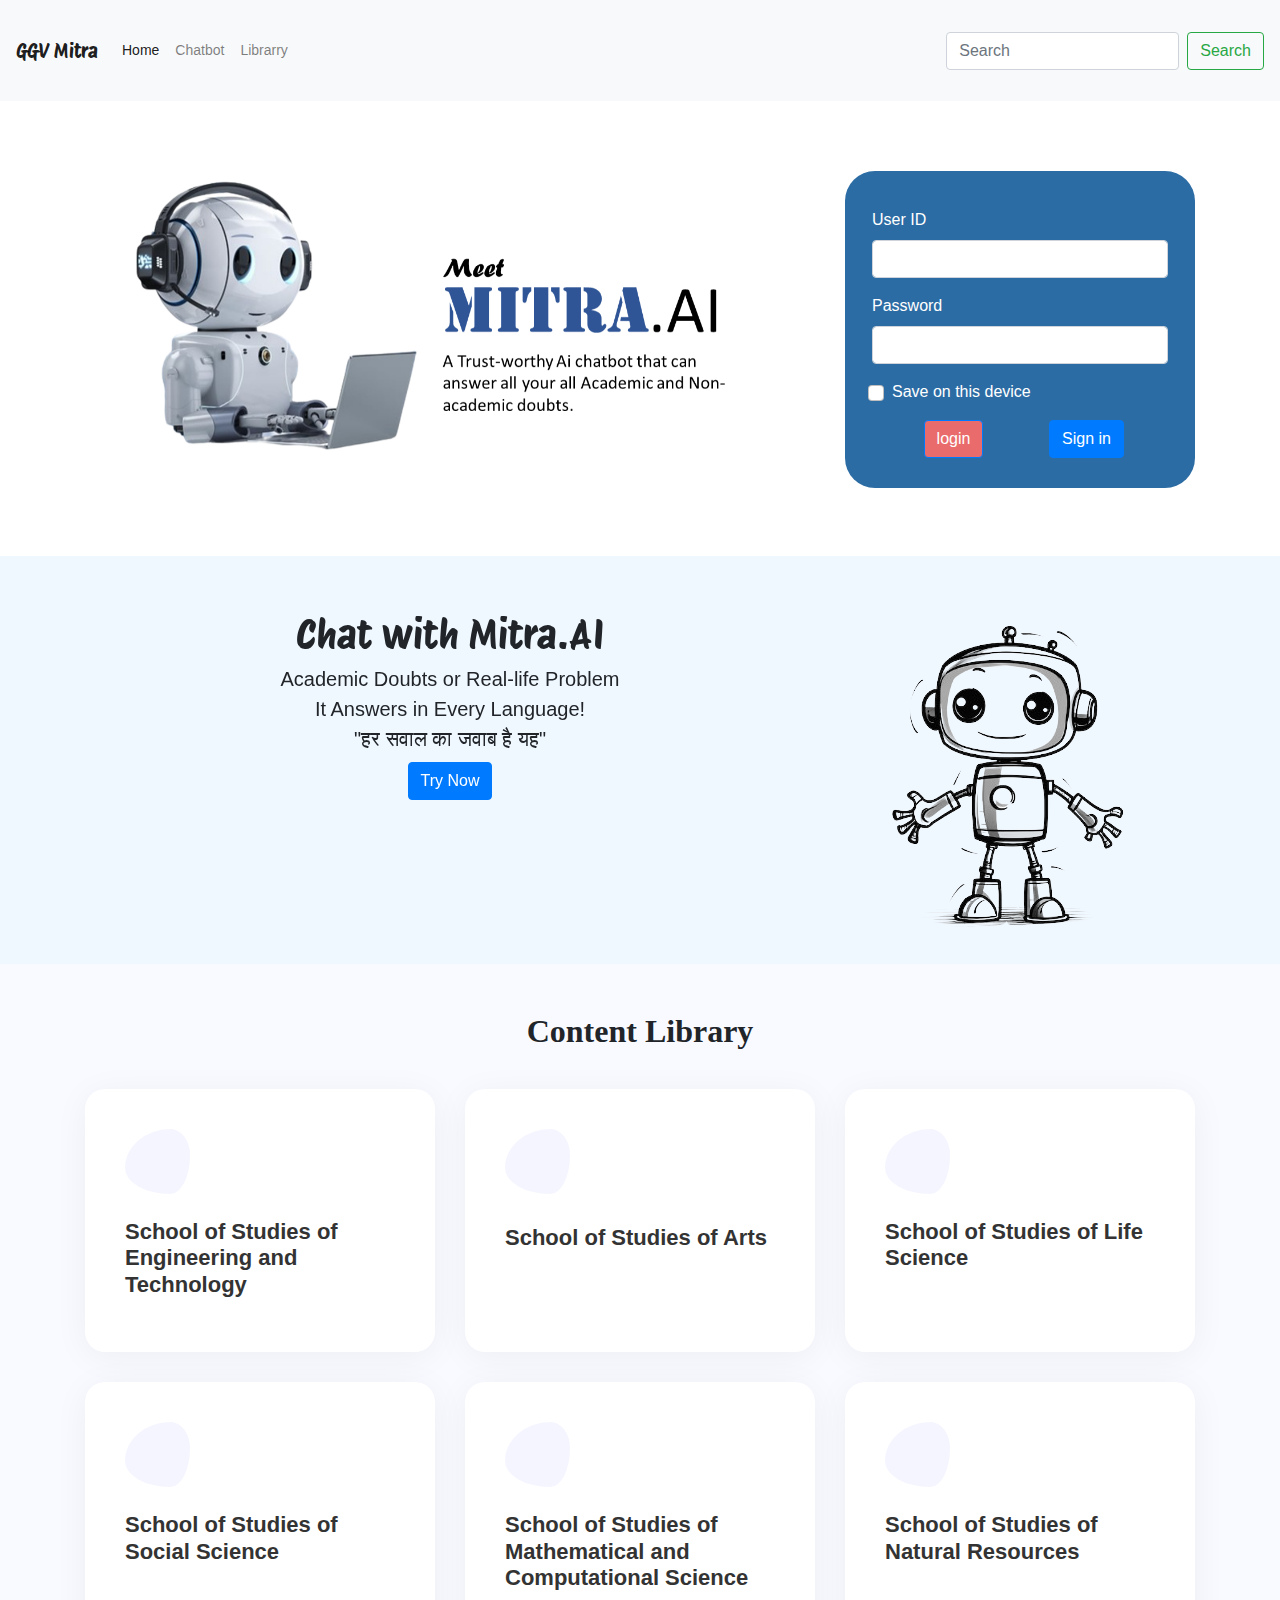
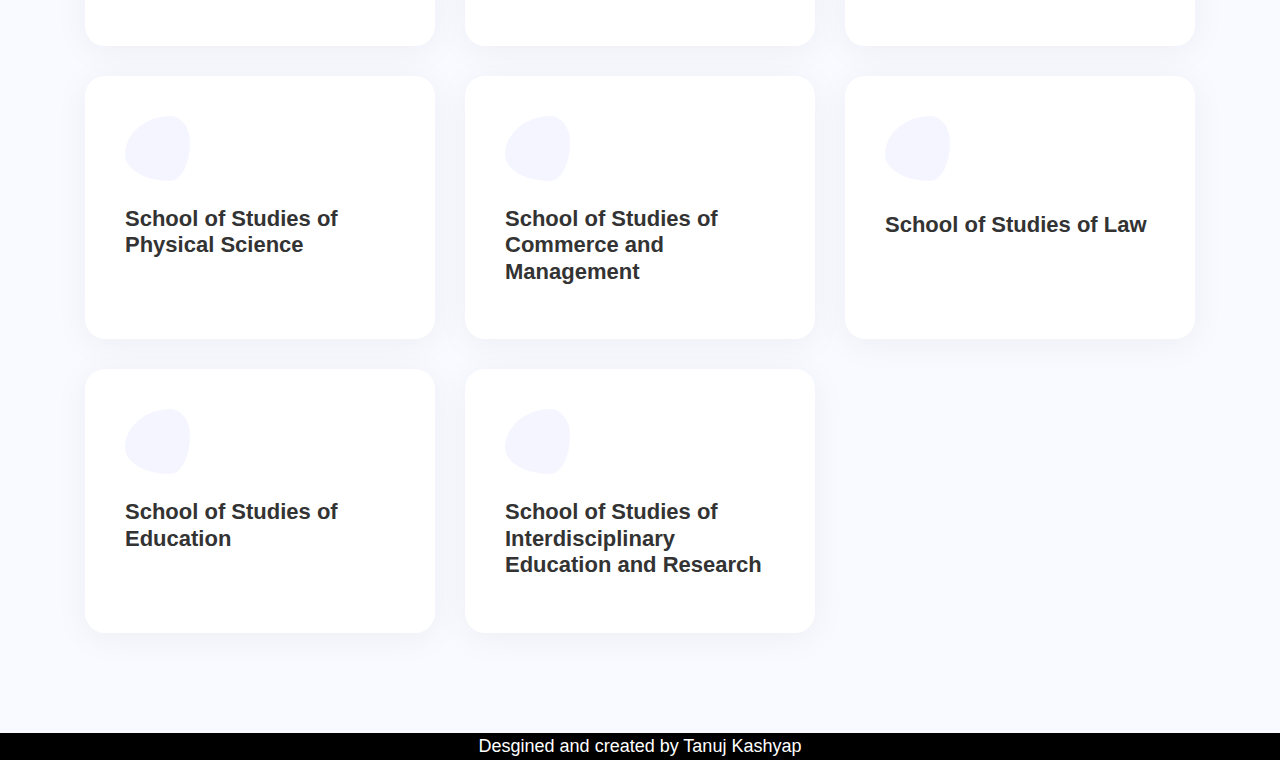
==== commit 82005951: "Update index.html" ====
--- a/index.html
+++ b/index.html
@@ -3,7 +3,7 @@
   <head>
     <meta charset="UTF-8" />
     <meta name="viewport" content="width=device-width, initial-scale=1.0" />
-    <title>Document</title>
+    <title>GGV Mitra</title>
     <link rel="preconnect" href="https://fonts.googleapis.com">
 <link rel="preconnect" href="https://fonts.gstatic.com" crossorigin>
 <link href="https://fonts.googleapis.com/css2?family=Big+Shoulders+Stencil+Text:wght@100..900&family=DotGothic16&family=Protest+Riot&display=swap" rel="stylesheet">
@@ -35,7 +35,7 @@
     />
   </head>
   <body>
-    <nav class="navbar fixed-top navbar-expand-lg navbar-light bg-light">
+    <nav class="navbar navbar-expand-lg navbar-light bg-light">
       <a class="navbar-brand " href="#">GGV Mitra</a>
       <button
         class="navbar-toggler"
@@ -60,7 +60,7 @@
             <a class="nav-link" href="#">Chatbot</a>
           </li>
           <li class="nav-item">
-            <a class="nav-link" href="#">Librarry</a>
+            <a class="nav-link" href="./subjects/computer system/CSA.html">Librarry</a>
           </li>
         </ul>
         <form class="form-inline my-2 my-lg-0">
@@ -252,7 +252,7 @@
                   <span><i class="lni lni-book"></i></span>
                 </div>
                 <h3>
-                  <a href="http://www.new.ggu.ac.in/departments/1/0/"
+                  <a href="./subjects/computer system/CSA.html"
                     >School of Studies of Engineering and Technology</a
                   >
                 </h3>
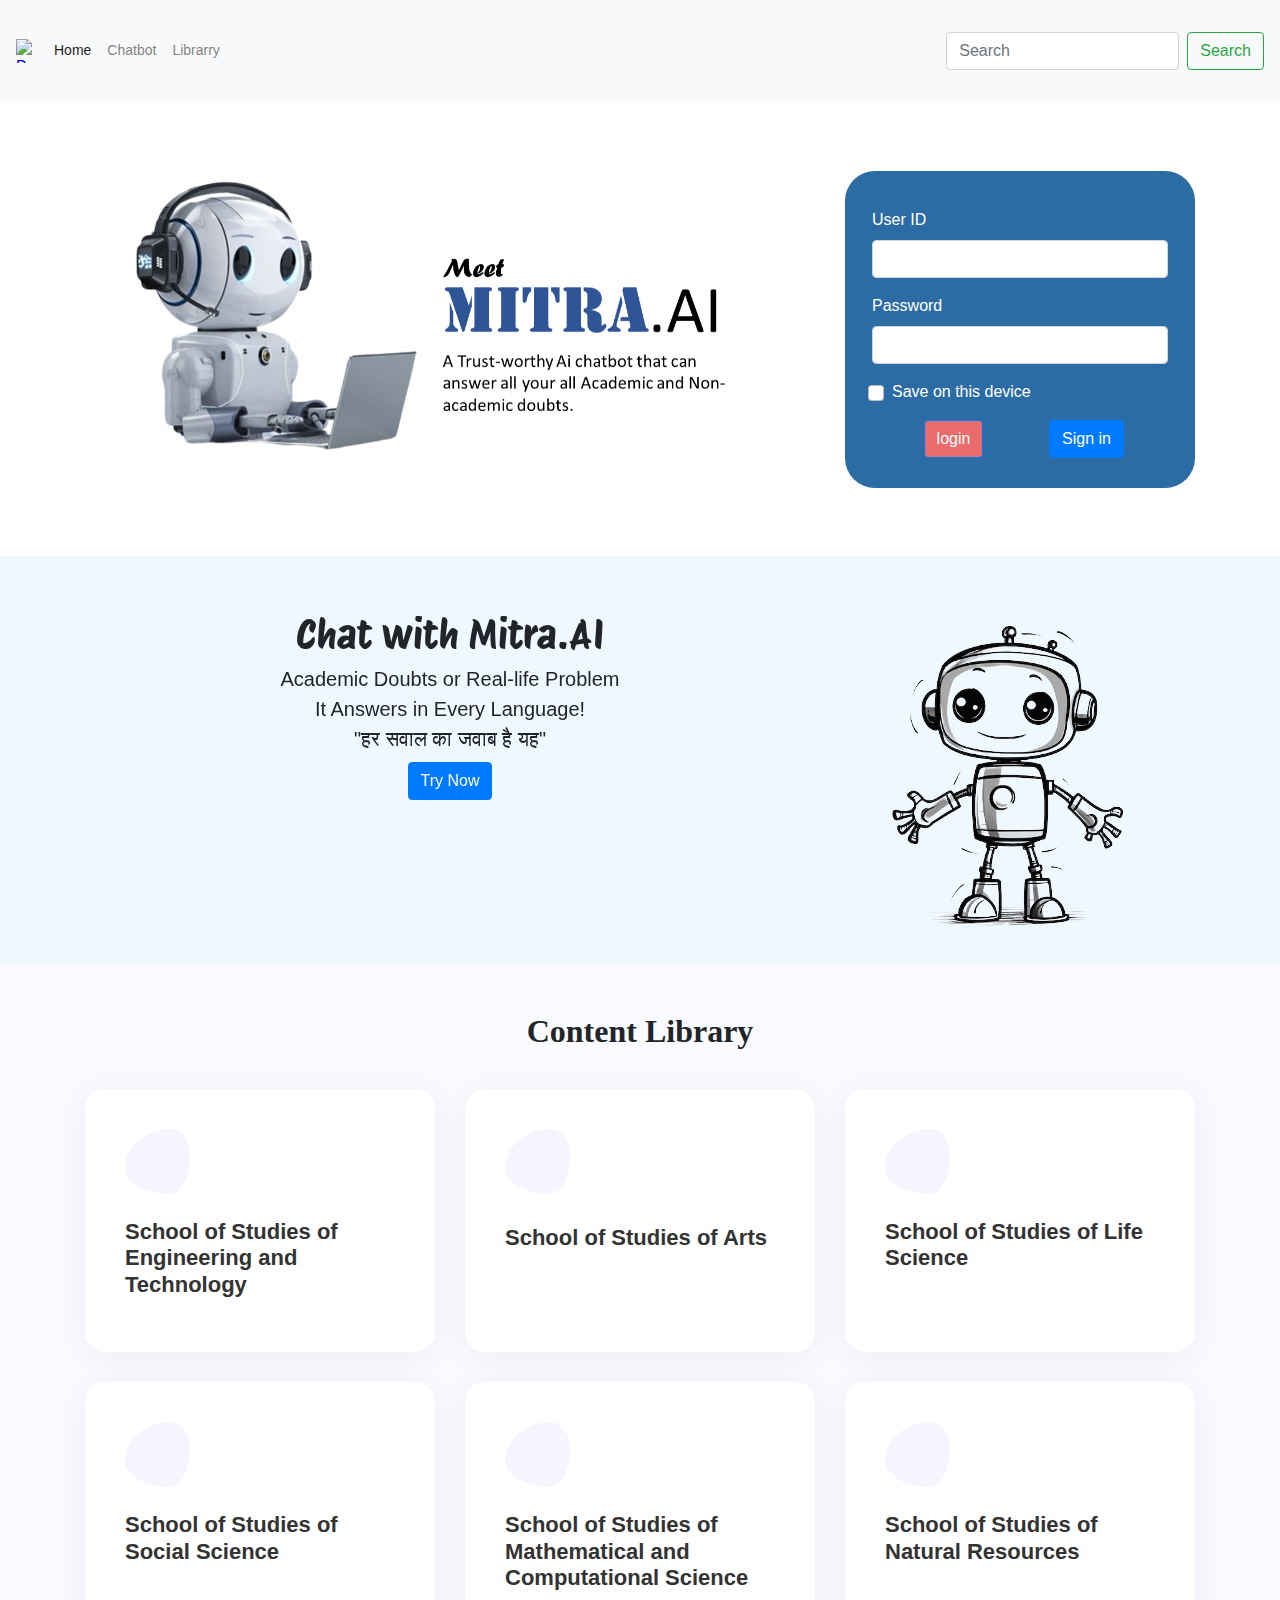
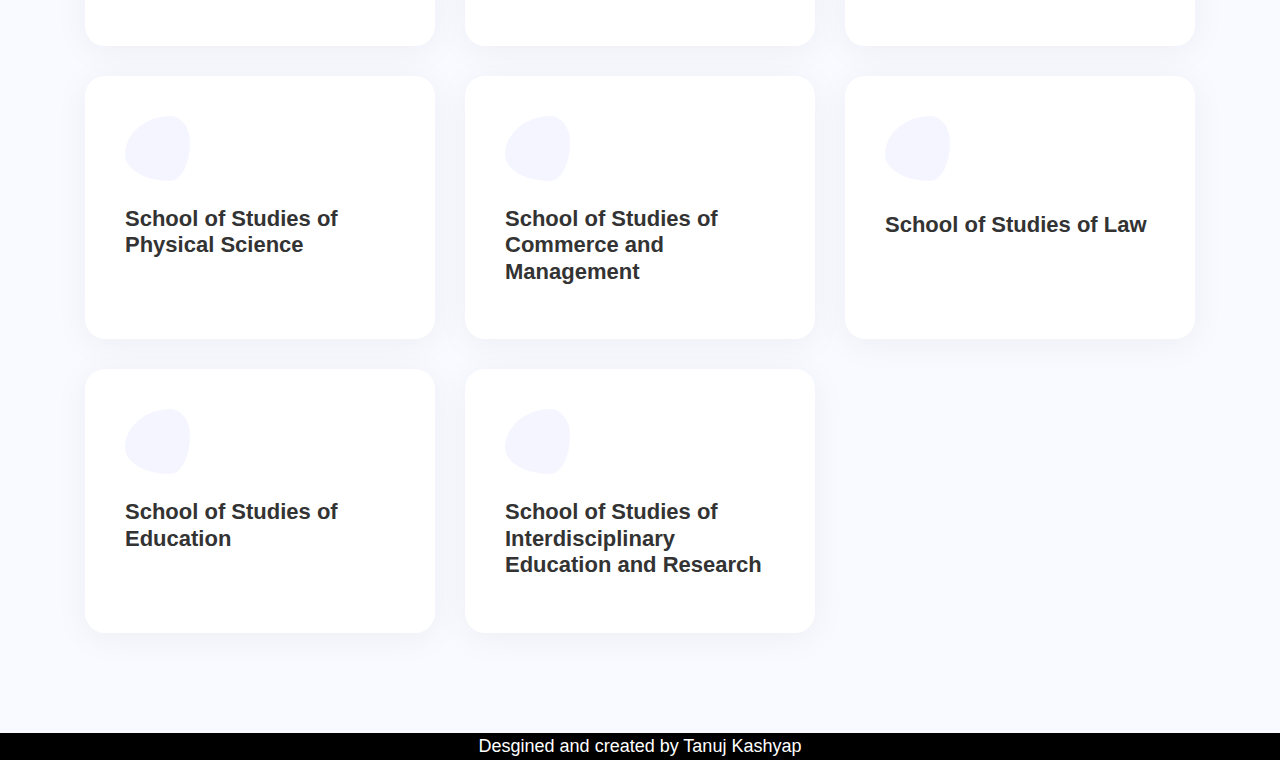
==== commit 544bf186: "Update index.html" ====
--- a/index.html
+++ b/index.html
@@ -36,7 +36,7 @@
   </head>
   <body>
     <nav class="navbar navbar-expand-lg navbar-light bg-light">
-      <a class="navbar-brand " href="#">GGV Mitra</a>
+      <img src="./img/logo2.png" alt="Bootstrap" width="30" height="24"></a>
       <button
         class="navbar-toggler"
         type="button"
@@ -202,7 +202,7 @@
                     "हर सवाल का जवाब है यह"
                   </div>
                   <div class="text-center mb-4">
-                    <button class="mt-2 btn btn-primary">Try Now</button>
+                    <a href="https://www.chatbase.co/chatbot-iframe/PO7uZmbh15vnefraav7Gp"><button class="mt-2 btn btn-primary">Try Now</button></a>
                   </div>
                 </div>
                 <div class="carousel-item">
@@ -215,7 +215,7 @@
                     "ऑपरेटिंग सिस्टम  क्या होता है ?"
                   </div>
                   <div class="text-center mb-4">
-                    <button class="mt-2 btn btn-primary">Try Now</button>
+                    <a href="https://www.chatbase.co/chatbot-iframe/PO7uZmbh15vnefraav7Gp"><button class="mt-2 btn btn-primary">Try Now</button></a>
                   </div>
                 </div>
                 <div class="carousel-item">
@@ -229,7 +229,7 @@
                     "How to change AEC subject"
                   </div>
                   <div class="text-center mb-4">
-                    <button class="mt-2 btn btn-primary">Try Now</button>
+                    <a href="https://www.chatbase.co/chatbot-iframe/PO7uZmbh15vnefraav7Gp"><button class="mt-2 btn btn-primary">Try Now</button></a>
                   </div>
                 </div>
               </div>
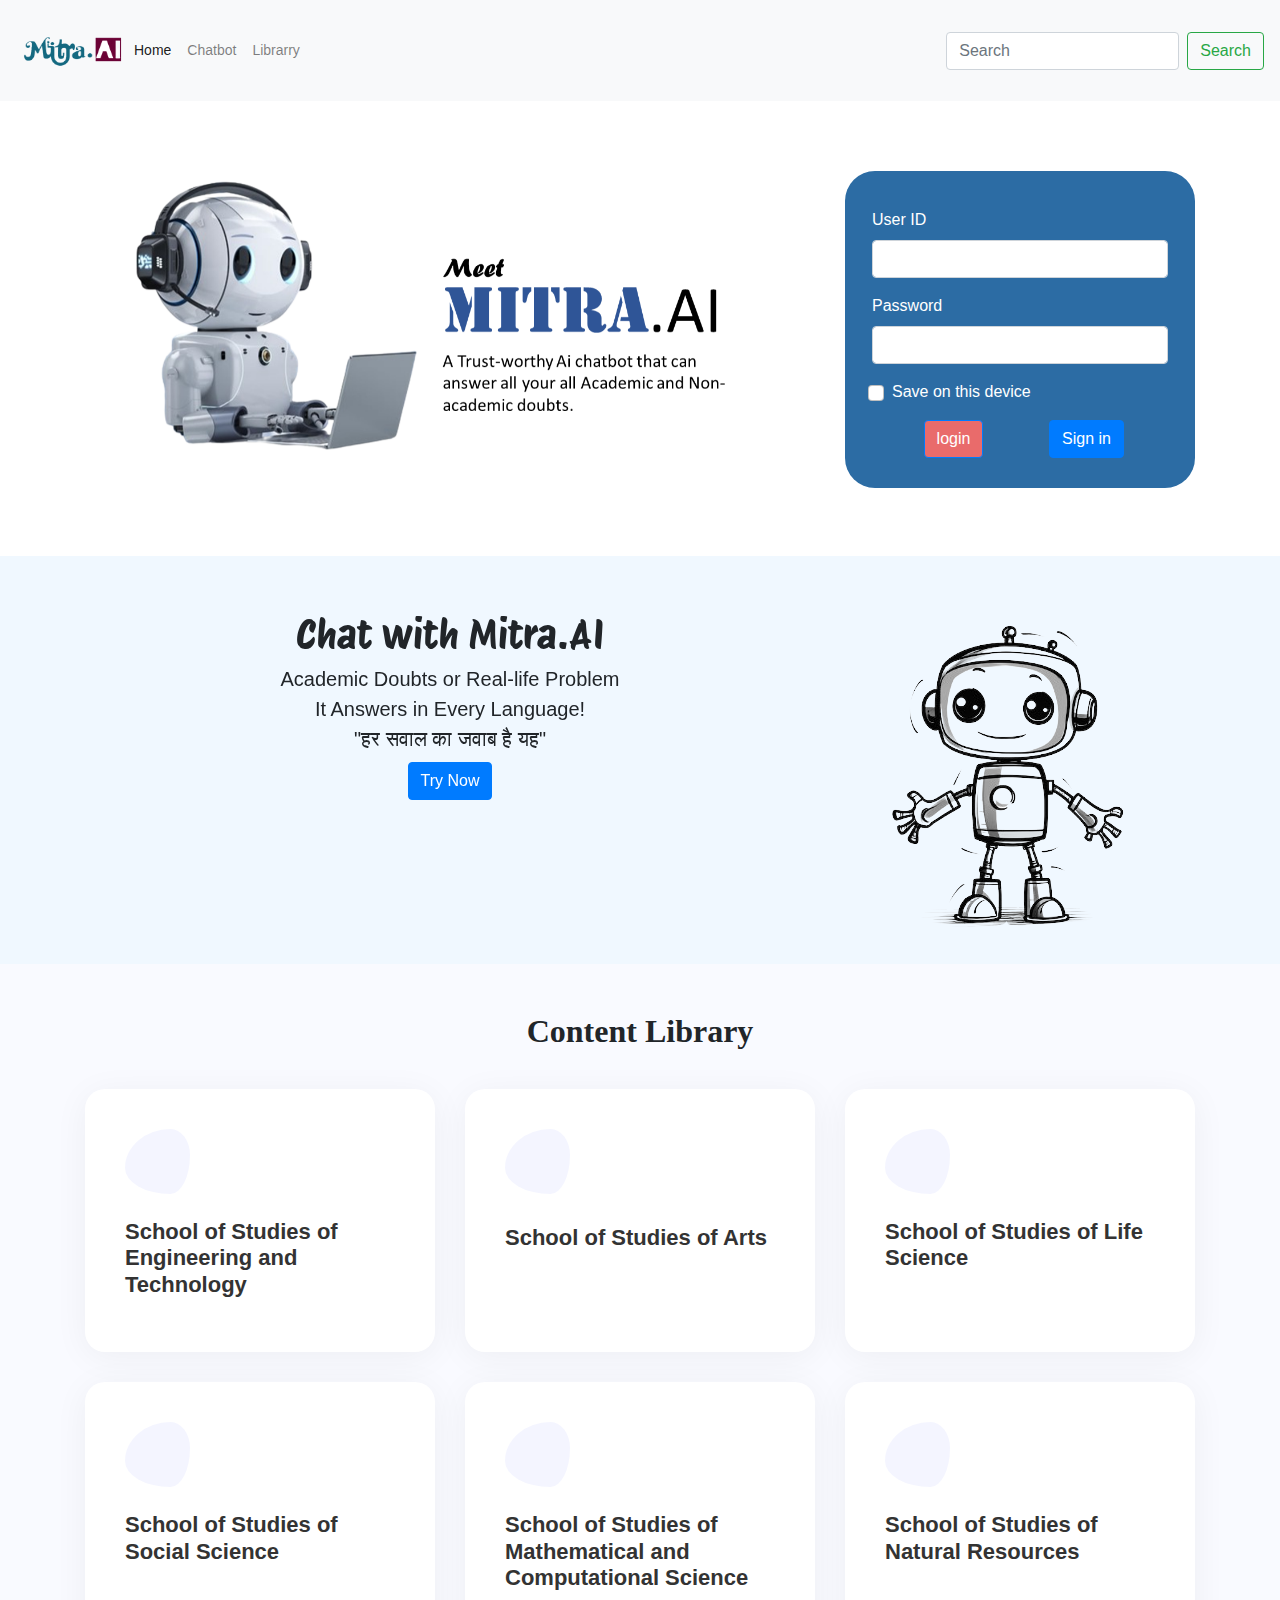
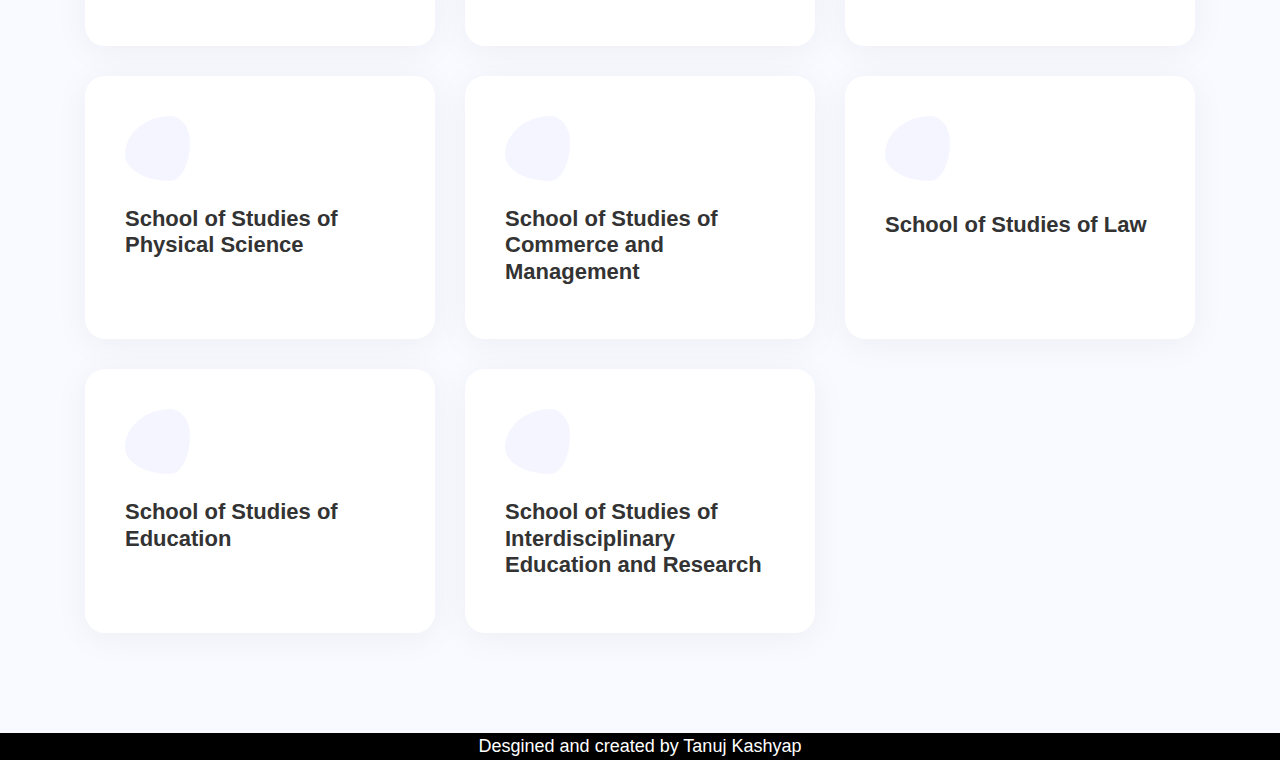
==== commit ee1a1a46: "Update index.html" ====
--- a/index.html
+++ b/index.html
@@ -36,7 +36,7 @@
   </head>
   <body>
     <nav class="navbar navbar-expand-lg navbar-light bg-light">
-      <img src="./img/logo2.png" alt="Bootstrap" width="30" height="24"></a>
+      <img src="./img/logo2.png" alt="Bootstrap" width="110" height="40"></a>
       <button
         class="navbar-toggler"
         type="button"
